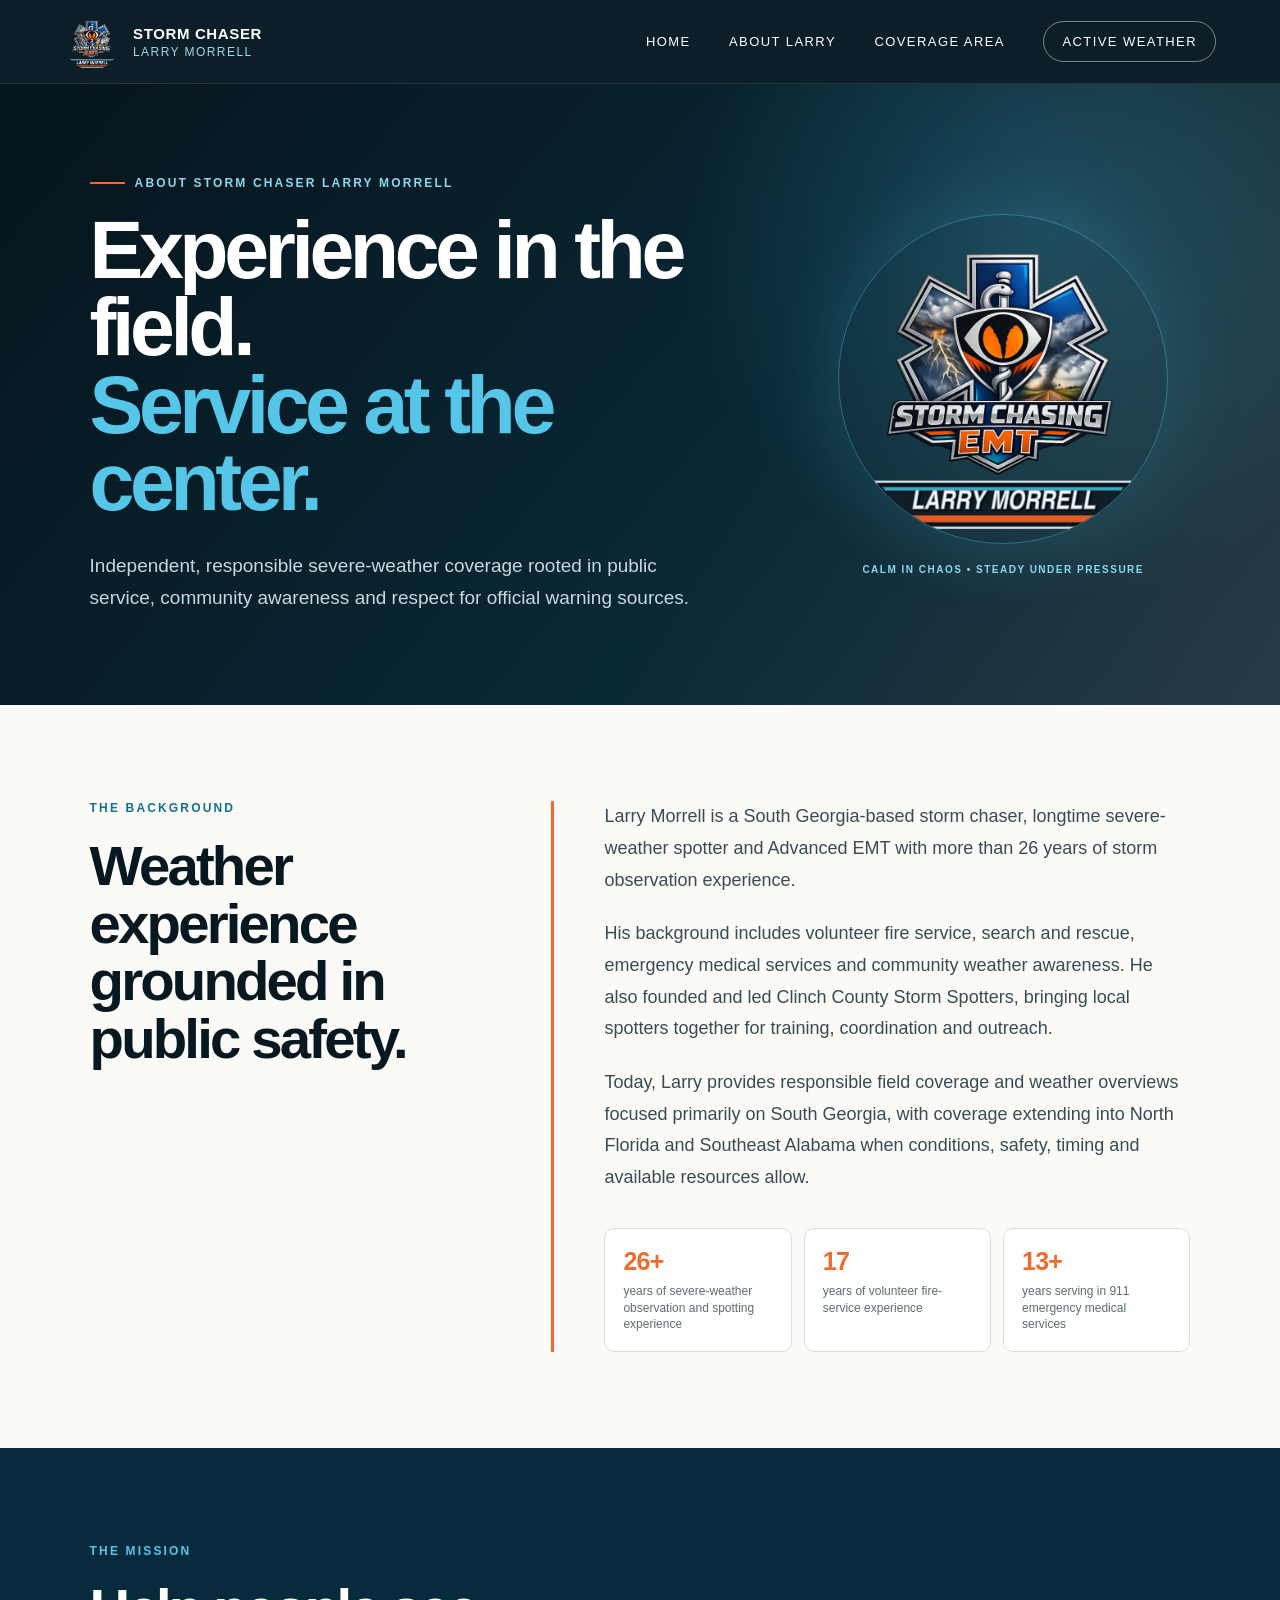
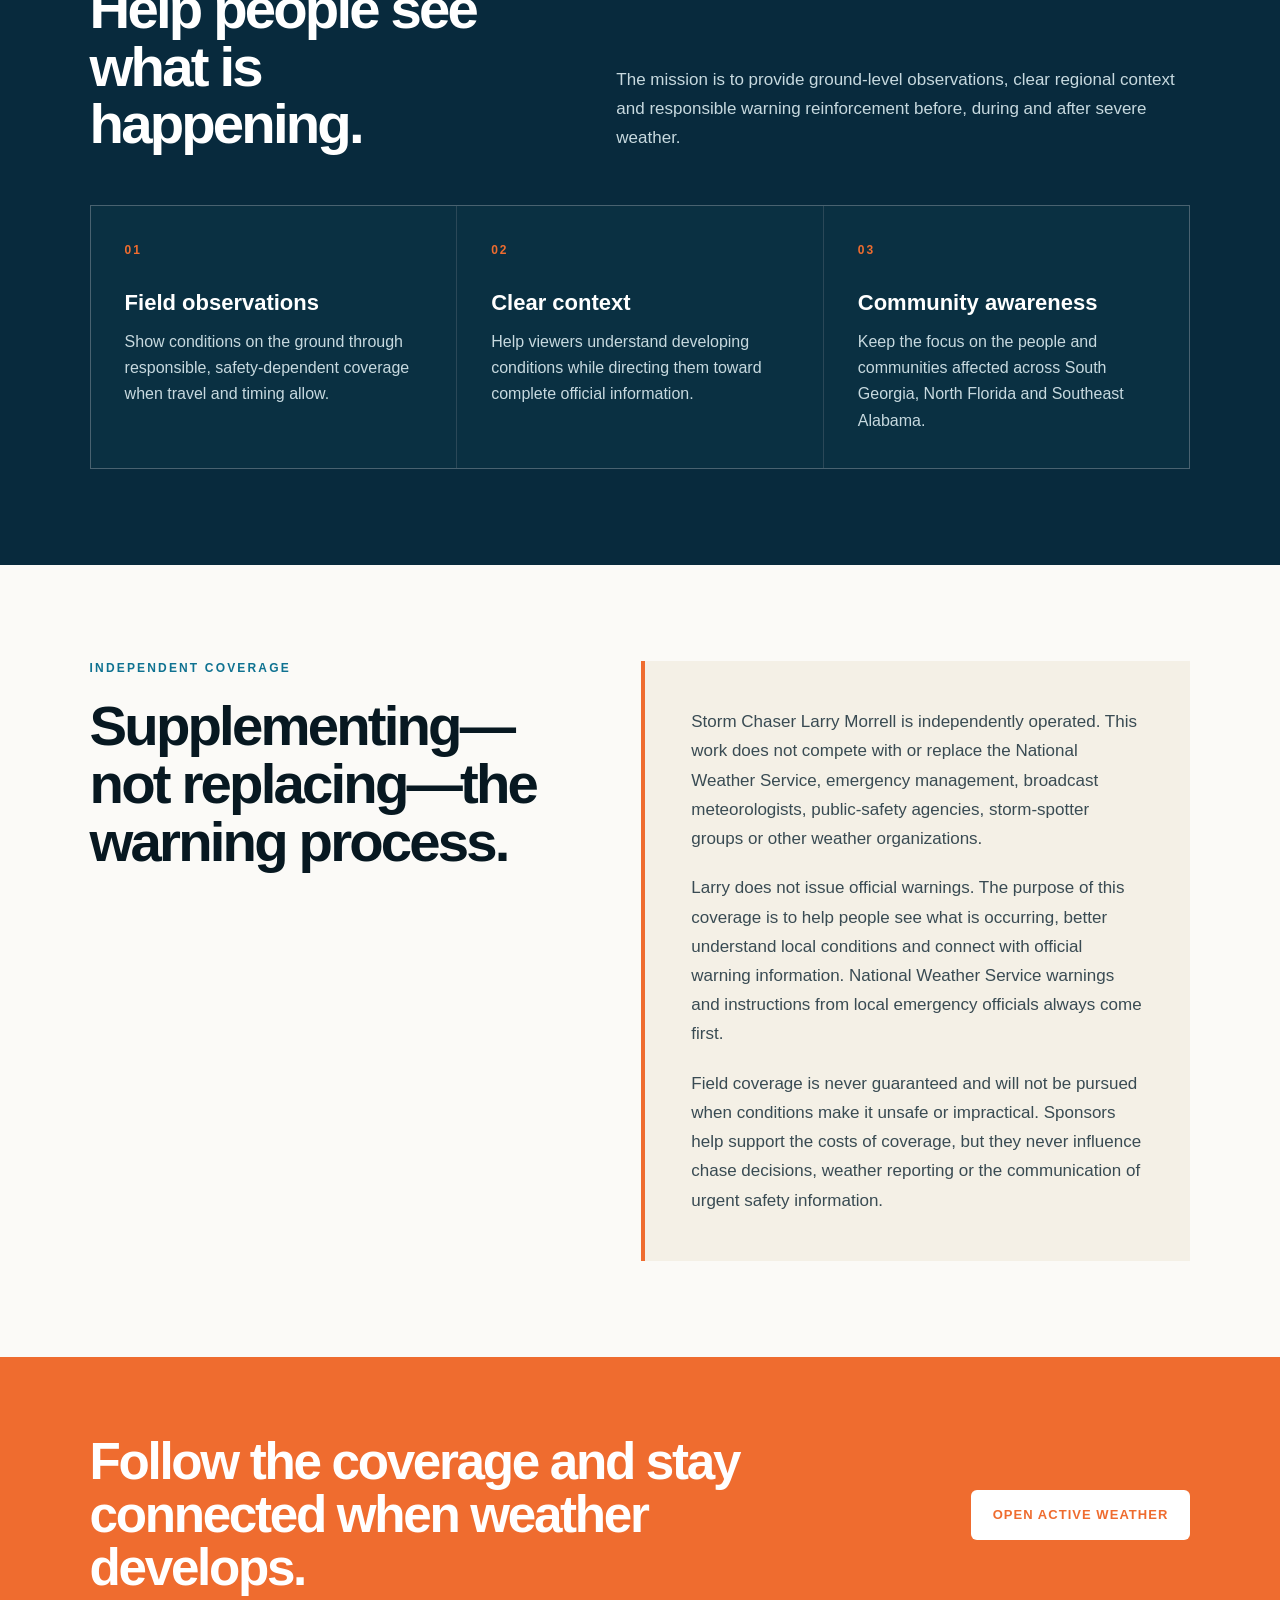
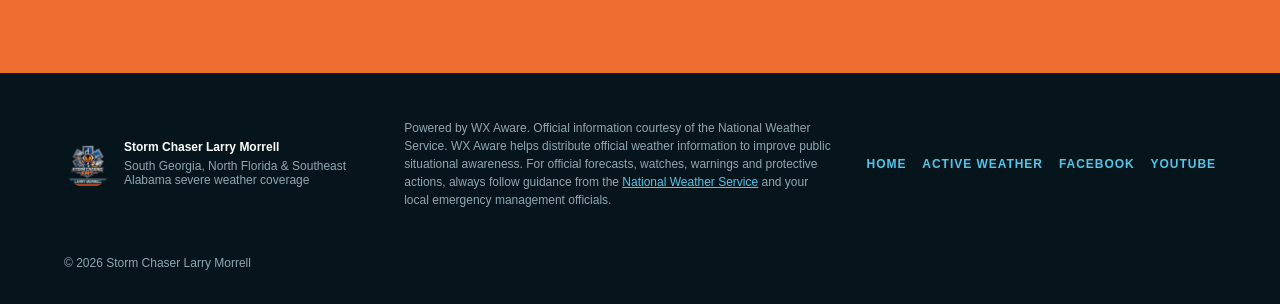
==== about.html @ 8c18402a "Add About Larry page and independence notice" ====
<!doctype html>
<html lang="en">
<head>
  <meta charset="utf-8">
  <meta name="viewport" content="width=device-width, initial-scale=1">
  <meta name="description" content="Meet South Georgia storm chaser and Advanced EMT Larry Morrell and learn the purpose, experience and safety principles behind his independent weather coverage.">
  <title>About Larry | Storm Chaser Larry Morrell</title>
  <link rel="icon" href="assets/logo.webp">
  <link rel="stylesheet" href="styles.css?v=6">
</head>
<body>
  <header class="site-header">
    <a class="brand" href="index.html" aria-label="Storm Chaser Larry Morrell home">
      <img src="assets/logo.webp" alt="Storm Chasing EMT logo">
      <span><strong>Storm Chaser</strong><small>Larry Morrell</small></span>
    </a>
    <nav aria-label="Main navigation"><a href="index.html">Home</a><a href="about.html" aria-current="page">About Larry</a><a href="index.html#area">Coverage Area</a><a class="nav-cta" href="active-weather.html">Active Weather</a></nav>
  </header>
  <main class="about-main">
    <section class="about-hero">
      <div class="about-hero-copy"><p class="eyebrow"><span></span>About Storm Chaser Larry Morrell</p><h1>Experience in the field.<br><em>Service at the center.</em></h1><p>Independent, responsible severe-weather coverage rooted in public service, community awareness and respect for official warning sources.</p></div>
      <div class="about-portrait"><img src="assets/logo.webp" alt="Storm Chasing EMT — Storm Chaser Larry Morrell"><p>Calm in chaos • Steady under pressure</p></div>
    </section>
    <section class="about-story">
      <div><p class="section-kicker">The background</p><h2>Weather experience grounded in public safety.</h2></div>
      <div class="about-story-copy">
        <p>Larry Morrell is a South Georgia-based storm chaser, longtime severe-weather spotter and Advanced EMT with more than 26 years of storm observation experience.</p>
        <p>His background includes volunteer fire service, search and rescue, emergency medical services and community weather awareness. He also founded and led Clinch County Storm Spotters, bringing local spotters together for training, coordination and outreach.</p>
        <p>Today, Larry provides responsible field coverage and weather overviews focused primarily on South Georgia, with coverage extending into North Florida and Southeast Alabama when conditions, safety, timing and available resources allow.</p>
        <ul class="experience-list" aria-label="Larry's experience"><li><strong>26+</strong><span>years of severe-weather observation and spotting experience</span></li><li><strong>17</strong><span>years of volunteer fire-service experience</span></li><li><strong>13+</strong><span>years serving in 911 emergency medical services</span></li></ul>
      </div>
    </section>
    <section class="mission-section">
      <div class="mission-heading"><div><p class="section-kicker light">The mission</p><h2>Help people see what is happening.</h2></div><p>The mission is to provide ground-level observations, clear regional context and responsible warning reinforcement before, during and after severe weather.</p></div>
      <div class="mission-grid"><article><b>01</b><h3>Field observations</h3><p>Show conditions on the ground through responsible, safety-dependent coverage when travel and timing allow.</p></article><article><b>02</b><h3>Clear context</h3><p>Help viewers understand developing conditions while directing them toward complete official information.</p></article><article><b>03</b><h3>Community awareness</h3><p>Keep the focus on the people and communities affected across South Georgia, North Florida and Southeast Alabama.</p></article></div>
    </section>
    <section class="independence-section">
      <div><p class="section-kicker">Independent coverage</p><h2>Supplementing—not replacing—the warning process.</h2></div>
      <div class="independence-copy"><p>Storm Chaser Larry Morrell is independently operated. This work does not compete with or replace the National Weather Service, emergency management, broadcast meteorologists, public-safety agencies, storm-spotter groups or other weather organizations.</p><p>Larry does not issue official warnings. The purpose of this coverage is to help people see what is occurring, better understand local conditions and connect with official warning information. National Weather Service warnings and instructions from local emergency officials always come first.</p><p>Field coverage is never guaranteed and will not be pursued when conditions make it unsafe or impractical. Sponsors help support the costs of coverage, but they never influence chase decisions, weather reporting or the communication of urgent safety information.</p></div>
    </section>
    <section class="about-cta"><h2>Follow the coverage and stay connected when weather develops.</h2><a class="button" href="active-weather.html">Open Active Weather</a></section>
  </main>
  <footer>
    <div class="footer-brand"><img src="assets/logo.webp" alt=""><div><strong>Storm Chaser Larry Morrell</strong><span>South Georgia, North Florida &amp; Southeast Alabama severe weather coverage</span></div></div>
    <p>Powered by WX Aware. Official information courtesy of the National Weather Service. WX Aware helps distribute official weather information to improve public situational awareness. For official forecasts, watches, warnings and protective actions, always follow guidance from the <a href="https://www.weather.gov/" target="_blank" rel="noreferrer">National Weather Service</a> and your local emergency management officials.</p>
    <div class="footer-social"><a href="index.html">Home</a><a href="active-weather.html">Active Weather</a><a href="https://www.facebook.com/Stormchasingemt" target="_blank" rel="noreferrer">Facebook</a><a href="https://www.youtube.com/@LarryMorrell" target="_blank" rel="noreferrer">YouTube</a></div>
    <span>© 2026 Storm Chaser Larry Morrell</span>
  </footer>
</body>
</html>
---- styles.css ----
:root {
  --ink: #071821;
  --navy: #082a3d;
  --blue: #0f7291;
  --electric: #55c6e8;
  --orange: #ef6c2f;
  --cream: #f4f0e6;
  --paper: #fbfaf7;
  --muted: #5e6c73;
}

* { box-sizing: border-box; }
html { scroll-behavior: smooth; }
body { margin: 0; background: var(--paper); color: var(--ink); font-family: Arial, Helvetica, sans-serif; }
a { color: inherit; text-decoration: none; }
img { display: block; max-width: 100%; }

.site-header {
  min-height: 84px; padding: 12px clamp(22px, 5vw, 76px); display: flex; align-items: center;
  justify-content: space-between; background: rgba(5, 24, 34, .97); color: white; position: relative; z-index: 10;
  border-bottom: 1px solid rgba(255,255,255,.1);
}
.brand { display: flex; align-items: center; gap: 13px; }
.brand img { width: 56px; height: 56px; border-radius: 50%; object-fit: cover; }
.brand span { display: flex; flex-direction: column; text-transform: uppercase; line-height: 1; letter-spacing: .04em; }
.brand strong { font-size: 15px; }
.brand small { margin-top: 5px; font-size: 12px; color: #9ed9e9; letter-spacing: .12em; }
nav { display: flex; align-items: center; gap: clamp(18px, 3vw, 42px); font-size: 13px; text-transform: uppercase; letter-spacing: .11em; }
nav a { transition: color .2s; }
nav a:hover { color: var(--electric); }
.nav-cta { border: 1px solid rgba(255,255,255,.45); border-radius: 999px; padding: 12px 18px; }

.hero {
  min-height: 660px; padding: 72px clamp(22px, 7vw, 108px); display: grid; grid-template-columns: 1.25fr .75fr;
  gap: 48px; align-items: center; position: relative; overflow: hidden; color: white;
  background: radial-gradient(circle at 80% 30%, rgba(15,114,145,.4), transparent 32%), linear-gradient(128deg, #071821 0%, #0b3041 55%, #071821 100%);
}
.hero:before { content: ""; position: absolute; inset: 0; z-index: 1; background: linear-gradient(90deg, rgba(3,18,27,.87) 0%, rgba(4,23,34,.68) 48%, rgba(4,22,32,.40) 100%); }
.hero:after { content: ""; position: absolute; z-index: 1; inset: auto -15% -220px 34%; height: 390px; border: 1px solid rgba(85,198,232,.2); border-radius: 50%; transform: rotate(-8deg); }
.hero-video { position: absolute; inset: 0; z-index: 0; width: 100%; height: 100%; object-fit: cover; object-position: center; filter: brightness(1.08) contrast(1.03); }
.storm-glow { position: absolute; z-index: 1; width: 620px; height: 620px; right: -180px; top: -260px; border-radius: 50%; background: rgba(85,198,232,.11); filter: blur(4px); }
.hero-copy, .hero-mark { position: relative; z-index: 2; }
.hero-footage-credit { position: absolute; z-index: 2; right: clamp(22px, 4vw, 70px); bottom: 22px; color: rgba(255,255,255,.72); text-transform: uppercase; letter-spacing: .12em; font-size: 10px; }
.eyebrow, .section-kicker { margin: 0 0 22px; text-transform: uppercase; letter-spacing: .18em; font-size: 12px; font-weight: 800; color: var(--blue); }
.eyebrow { color: #8ad8ec; display: flex; align-items: center; gap: 10px; }
.eyebrow span { width: 35px; height: 2px; background: var(--orange); }
.hero h1 { margin: 0; max-width: 790px; font-size: clamp(52px, 6.4vw, 92px); line-height: .96; letter-spacing: -.055em; }
.hero h1 em { color: var(--electric); font-style: normal; }
.hero-text { max-width: 660px; margin: 28px 0 0; color: #c7d9df; font-size: 19px; line-height: 1.65; }
.hero-actions, .sponsor-actions { display: flex; align-items: center; gap: 14px; flex-wrap: wrap; margin-top: 34px; }
.button { display: inline-flex; min-height: 50px; padding: 0 22px; border-radius: 6px; align-items: center; justify-content: center; font-weight: 800; font-size: 13px; text-transform: uppercase; letter-spacing: .08em; transition: transform .2s, background .2s; }
.button:hover { transform: translateY(-2px); }
.button.primary { background: var(--orange); color: white; }
.button.secondary { border: 1px solid #52707c; color: white; }
.signal-row { margin-top: 42px; display: flex; align-items: center; flex-wrap: wrap; gap: 12px; color: #8ca5ae; font-size: 12px; text-transform: uppercase; letter-spacing: .12em; }
.signal-row i { width: 4px; height: 4px; background: var(--electric); border-radius: 50%; }
.social-links { margin-top: 20px; display: flex; flex-wrap: wrap; gap: 10px; }
.social-links a { padding: 9px 13px; border-radius: 999px; background: rgba(85,198,232,.1); border: 1px solid rgba(85,198,232,.25); color: #9ee2f3; font-size: 11px; font-weight: 800; text-transform: uppercase; letter-spacing: .1em; }
.social-links a:hover { background: rgba(85,198,232,.18); }
.hero-mark { display: flex; flex-direction: column; align-items: center; }
.logo-halo { width: min(360px, 100%); aspect-ratio: 1; padding: 18px; border-radius: 50%; border: 1px solid rgba(85,198,232,.3); box-shadow: 0 0 70px rgba(85,198,232,.12); }
.logo-halo img { width: 100%; height: 100%; object-fit: cover; border-radius: 50%; }
.hero-mark p { margin: 20px 0 0; color: #8ad8ec; text-transform: uppercase; letter-spacing: .22em; font-size: 11px; }

@media (prefers-reduced-motion: reduce) {
  .hero-video { display: none; }
  .hero { background: linear-gradient(90deg, rgba(3,18,27,.9), rgba(4,23,34,.65)), url('assets/lanier-funnel-poster.webp') center / cover no-repeat; }
  .coverage-video { display: none; }
}

.intro { padding: 96px clamp(22px, 7vw, 108px); display: grid; grid-template-columns: .9fr 1.1fr; gap: clamp(40px, 8vw, 130px); }
.intro h2, .coverage h2, .partners h2, .sponsor h2 { margin: 0; font-size: clamp(38px, 4.2vw, 62px); line-height: 1.04; letter-spacing: -.045em; }
.intro-copy { border-left: 3px solid var(--orange); padding-left: clamp(25px, 4vw, 50px); }
.intro-copy p { margin: 0 0 20px; color: #394b53; font-size: 18px; line-height: 1.75; }
.inline-link { display: inline-flex; margin-top: 6px; color: var(--blue); font-size: 12px; font-weight: 900; letter-spacing: .08em; text-transform: uppercase; border-bottom: 2px solid var(--orange); padding-bottom: 6px; }
.inline-link:hover { color: var(--orange); }

.coverage { position: relative; isolation: isolate; overflow: hidden; background: var(--navy); color: white; padding: 92px clamp(22px, 7vw, 108px); }
.coverage::before { content: ""; position: absolute; inset: 0; z-index: 1; background: linear-gradient(90deg, rgba(5,24,34,.48), rgba(5,24,34,.26)); }
.coverage > :not(.coverage-video) { position: relative; z-index: 2; }
.coverage-video { position: absolute; inset: 0; z-index: 0; width: 100%; height: 100%; object-fit: cover; object-position: center; filter: brightness(1.18) contrast(1.02); }
.section-kicker.light { color: var(--electric); }
.coverage-heading h2 { text-shadow: 0 2px 16px rgba(0,0,0,.7); }
.coverage-grid { display: grid; grid-template-columns: repeat(3, 1fr); gap: 1px; margin-top: 56px; background: rgba(255,255,255,.12); border: 1px solid rgba(255,255,255,.12); }
.coverage-grid article { background: transparent; padding: 36px; }
.coverage-grid b { color: var(--orange); font-size: 12px; letter-spacing: .16em; }
.coverage-grid h3 { margin: 42px 0 14px; font-size: 24px; text-shadow: 0 2px 8px rgba(0,0,0,.8); }
.coverage-grid p { margin: 0; color: #e3eef2; line-height: 1.65; text-shadow: 0 1px 5px rgba(0,0,0,.65); }
.warning-note { margin-top: 28px; padding: 21px 26px; border-left: 4px solid var(--orange); background: rgba(3,18,27,.46); display: flex; gap: 18px; align-items: baseline; }
.warning-note strong { white-space: nowrap; }
.warning-note span { color: #e3eef2; line-height: 1.5; }
.coverage-footage-credit { display: block; margin-top: 18px; color: rgba(255,255,255,.7); font-size: 11px; letter-spacing: .04em; text-align: right; }
@media (prefers-reduced-motion: reduce) {
  .coverage { background: linear-gradient(rgba(5,24,34,.8), rgba(5,24,34,.8)), url('assets/coffee-wall-poster.webp') center / cover no-repeat; }
}

.area { padding: 96px clamp(22px, 7vw, 108px); display: grid; grid-template-columns: .7fr 1.3fr; gap: clamp(40px, 7vw, 100px); align-items: center; background: var(--paper); }
.area h2 { margin: 0; font-size: clamp(40px, 4.8vw, 68px); line-height: 1.02; letter-spacing: -.05em; }
.area-copy > p:not(.section-kicker) { margin: 26px 0 22px; color: #394b53; font-size: 17px; line-height: 1.7; }
.area-tags { display: flex; flex-wrap: wrap; gap: 8px; margin-bottom: 22px; }
.area-tags span { border: 1px solid #cbd4d7; border-radius: 999px; padding: 8px 12px; color: var(--navy); background: white; font-size: 11px; font-weight: 800; text-transform: uppercase; letter-spacing: .08em; }
.area-copy small { display: block; color: var(--muted); line-height: 1.5; }
.map-frame { overflow: hidden; border-radius: 16px; border: 1px solid #cbd4d7; background: white; box-shadow: 0 20px 60px rgba(7,24,33,.12); }
.map-frame iframe { display: block; width: 100%; height: clamp(620px, 44vw, 840px); border: 0; overflow: hidden; }
.map-frame > a { display: block; padding: 14px 18px; color: var(--blue); font-size: 11px; font-weight: 800; text-transform: uppercase; letter-spacing: .08em; text-align: right; }

.partners { padding: 100px clamp(22px, 7vw, 108px); background: var(--cream); }
.section-heading.centered { text-align: center; max-width: 830px; margin: 0 auto 52px; }
.section-heading > p:last-child { color: var(--muted); font-size: 17px; line-height: 1.65; }
.founding-card { max-width: 780px; margin: 0 auto 28px; background: white; padding: 18px; border-radius: 14px; box-shadow: 0 18px 50px rgba(7,24,33,.1); border: 1px solid #d9d5cb; }
.founding-card img { width: 100%; border-radius: 8px; }
.founding-label { display: flex; align-items: center; gap: 13px; margin: 2px 5px 16px; text-transform: uppercase; letter-spacing: .16em; font-size: 11px; font-weight: 800; color: var(--orange); }
.founding-label i { height: 1px; background: #ded9cf; flex: 1; }
.official-sponsor-grid { display: grid; grid-template-columns: repeat(2, minmax(0, 1fr)); gap: 22px; max-width: 1180px; margin: 0 auto 34px; }
.official-sponsor-card { display: flex; flex-direction: column; min-width: 0; background: white; padding: 18px; border-radius: 14px; box-shadow: 0 18px 50px rgba(7,24,33,.1); border: 1px solid #d9d5cb; transition: transform .2s, box-shadow .2s; }
.official-sponsor-card:hover { transform: translateY(-4px); box-shadow: 0 22px 55px rgba(7,24,33,.15); }
.official-sponsor-card img { display: block; width: 100%; aspect-ratio: 16 / 9; object-fit: cover; border-radius: 8px; }
.official-sponsor-label { display: flex; align-items: center; gap: 13px; margin: 2px 5px 16px; text-transform: uppercase; letter-spacing: .16em; font-size: 11px; font-weight: 800; color: var(--orange); }
.official-sponsor-label i { height: 1px; background: #ded9cf; flex: 1; }
.official-sponsor-meta { padding: 17px 5px 2px; display: flex; justify-content: space-between; align-items: center; gap: 15px; }
.official-sponsor-meta strong { color: var(--navy); font-size: 16px; }
.official-sponsor-meta span { color: var(--blue); font-size: 11px; font-weight: 800; text-transform: uppercase; letter-spacing: .08em; text-align: right; }
.partner-grid { display: grid; grid-template-columns: repeat(3, 1fr); gap: 22px; }
.partner-card { background: white; border: 1px solid #d9d5cb; border-radius: 12px; overflow: hidden; transition: transform .2s, box-shadow .2s; }
a.partner-card:hover { transform: translateY(-4px); box-shadow: 0 18px 40px rgba(7,24,33,.12); }
.partner-image { aspect-ratio: 1; padding: 12px; background: white; }
.partner-image img { width: 100%; height: 100%; object-fit: contain; }
.partner-meta { padding: 17px 19px; border-top: 1px solid #e7e3da; display: flex; justify-content: space-between; align-items: center; gap: 15px; }
.partner-meta strong { font-size: 14px; }
.partner-meta span { color: var(--blue); font-size: 11px; text-transform: uppercase; letter-spacing: .08em; text-align: right; }

.sponsor { padding: 92px clamp(22px, 7vw, 108px); background: var(--orange); color: white; display: grid; grid-template-columns: .95fr 1.05fr; gap: clamp(45px, 8vw, 120px); }
.sponsor .section-kicker { color: #fff3e7; }
.sponsor-copy > p { margin: 0 0 22px; font-size: 18px; line-height: 1.65; color: #fff7f1; }
.partnership-brief { margin: 0 0 24px; padding: 18px 0; border-top: 1px solid rgba(255,255,255,.35); color: #fff; }
.partnership-brief strong { display: block; margin-bottom: 10px; font-size: 14px; text-transform: uppercase; letter-spacing: .08em; }
.partnership-brief ul { margin: 0; padding-left: 20px; color: #fff7f1; line-height: 1.6; }
.partnership-brief small { display: block; margin-top: 10px; color: #fff3e7; line-height: 1.5; }
.sponsor .promise { border-top: 1px solid rgba(255,255,255,.35); border-bottom: 1px solid rgba(255,255,255,.35); padding: 19px 0; font-size: 15px; }
.promise span { display: inline-flex; width: 24px; height: 24px; margin-right: 8px; border-radius: 50%; align-items: center; justify-content: center; background: white; color: var(--orange); font-weight: 900; }
.button.white { background: white; color: var(--orange); }
.text-link { font-weight: 800; font-size: 13px; text-transform: uppercase; letter-spacing: .07em; border-bottom: 1px solid rgba(255,255,255,.6); padding-bottom: 4px; }
.email { display: inline-block; margin-top: 24px; color: white; font-size: 14px; word-break: break-word; }

footer { padding: 34px clamp(22px, 5vw, 76px); background: #06141c; color: #91a7b0; display: grid; grid-template-columns: 1fr 1.4fr auto; align-items: center; gap: 35px; font-size: 12px; }
.footer-brand { display: flex; align-items: center; gap: 12px; color: white; }
.footer-brand img { width: 48px; height: 48px; border-radius: 50%; }
.footer-brand div { display: flex; flex-direction: column; gap: 5px; }
.footer-brand span { color: #91a7b0; }
footer p { line-height: 1.5; }
footer p a { color: var(--electric); text-decoration: underline; }
.footer-social { display: flex; flex-wrap: wrap; gap: 10px 16px; }
.footer-social a { color: var(--electric); font-weight: 800; text-transform: uppercase; letter-spacing: .08em; }

.about-main { background: var(--paper); }
.about-hero { position: relative; isolation: isolate; overflow: hidden; min-height: 510px; padding: 92px clamp(22px, 7vw, 108px); display: grid; grid-template-columns: minmax(0, 1.25fr) minmax(260px, .75fr); align-items: center; gap: clamp(42px, 8vw, 120px); color: white; background: linear-gradient(130deg, #06141c, #0b3547); }
.about-hero::before { content: ""; position: absolute; inset: 0; z-index: -1; background: radial-gradient(circle at 82% 24%, rgba(85,198,232,.22), transparent 32%), linear-gradient(120deg, transparent 58%, rgba(239,108,47,.12)); }
.about-hero h1 { margin: 0; max-width: 820px; font-size: clamp(48px, 6.3vw, 88px); line-height: .96; letter-spacing: -.055em; }
.about-hero h1 em { color: var(--electric); font-style: normal; }
.about-hero-copy > p:last-child { max-width: 720px; margin: 28px 0 0; color: #c7d9df; font-size: 19px; line-height: 1.68; }
.about-portrait { justify-self: center; width: min(330px, 100%); }
.about-portrait img { width: 100%; aspect-ratio: 1; object-fit: cover; border-radius: 50%; border: 1px solid rgba(85,198,232,.4); box-shadow: 0 0 80px rgba(85,198,232,.16); }
.about-portrait p { margin: 20px 0 0; color: #8ad8ec; text-align: center; text-transform: uppercase; letter-spacing: .15em; font-size: 10px; font-weight: 800; }
.about-story { padding: 96px clamp(22px, 7vw, 108px); display: grid; grid-template-columns: minmax(260px,.72fr) minmax(0,1.28fr); gap: clamp(44px, 8vw, 120px); }
.about-story h2, .mission-section h2 { margin: 0; font-size: clamp(38px, 4.4vw, 64px); line-height: 1.02; letter-spacing: -.05em; }
.about-story-copy { border-left: 3px solid var(--orange); padding-left: clamp(24px, 4vw, 50px); }
.about-story-copy p { margin: 0 0 22px; color: #394b53; font-size: 18px; line-height: 1.76; }
.experience-list { margin: 34px 0 0; padding: 0; display: grid; grid-template-columns: repeat(3,1fr); gap: 12px; list-style: none; }
.experience-list li { padding: 18px; border: 1px solid #d7dfe1; border-radius: 10px; background: white; }
.experience-list strong { display: block; color: var(--orange); font-size: 25px; letter-spacing: -.03em; }
.experience-list span { display: block; margin-top: 7px; color: var(--muted); font-size: 12px; line-height: 1.4; }
.mission-section { padding: 96px clamp(22px, 7vw, 108px); color: white; background: var(--navy); }
.mission-heading { display: grid; grid-template-columns: .85fr 1.15fr; gap: clamp(38px, 8vw, 120px); align-items: end; }
.mission-heading > p { margin: 0; color: #c7d9df; font-size: 17px; line-height: 1.7; }
.mission-grid { margin-top: 52px; display: grid; grid-template-columns: repeat(3,1fr); gap: 1px; border: 1px solid rgba(255,255,255,.14); background: rgba(255,255,255,.14); }
.mission-grid article { padding: 34px; background: #0a3042; }
.mission-grid b { color: var(--orange); font-size: 12px; letter-spacing: .16em; }
.mission-grid h3 { margin: 32px 0 13px; font-size: 22px; }
.mission-grid p { margin: 0; color: #c7d9df; line-height: 1.65; }
.independence-section { padding: 96px clamp(22px, 7vw, 108px); display: grid; grid-template-columns: .9fr 1.1fr; gap: clamp(42px, 8vw, 120px); align-items: start; }
.independence-section h2 { margin: 0; font-size: clamp(38px, 4.4vw, 64px); line-height: 1.03; letter-spacing: -.05em; }
.independence-copy { padding: clamp(28px,4vw,46px); border-left: 4px solid var(--orange); background: var(--cream); }
.independence-copy p { margin: 0 0 20px; color: #394b53; font-size: 17px; line-height: 1.72; }
.independence-copy p:last-child { margin-bottom: 0; }
.about-cta { padding: 78px clamp(22px,7vw,108px); display: flex; justify-content: space-between; align-items: center; gap: 34px; background: var(--orange); color: white; }
.about-cta h2 { margin: 0; max-width: 780px; font-size: clamp(32px,4vw,56px); line-height: 1.04; letter-spacing: -.045em; }
.about-cta .button { flex: 0 0 auto; background: white; color: var(--orange); }

@media (max-width: 900px) {
  .hero { grid-template-columns: 1fr; padding-top: 62px; }
  .hero-mark { display: none; }
  .intro, .sponsor, .area { grid-template-columns: 1fr; }
  .coverage-grid, .partner-grid { grid-template-columns: 1fr; }
  .partner-grid { max-width: 600px; margin: 0 auto; }
  .warning-note { align-items: flex-start; flex-direction: column; }
  footer { grid-template-columns: 1fr; }
  .about-hero, .about-story, .mission-heading, .independence-section { grid-template-columns: 1fr; }
  .about-portrait { width: min(260px,70vw); }
  .mission-grid { grid-template-columns: 1fr; }
  .about-cta { align-items: flex-start; flex-direction: column; }
}

@media (max-width: 620px) {
  .site-header { min-height: 74px; }
  .brand img { width: 48px; height: 48px; }
  .brand strong { font-size: 13px; }
  nav a:not(.nav-cta) { display: none; }
  .nav-cta { padding: 10px 14px; }
  .hero { min-height: 620px; }
  .hero h1 { font-size: clamp(46px, 14vw, 64px); }
  .hero-text { font-size: 17px; }
  .button { width: 100%; }
  .intro, .coverage, .partners, .sponsor { padding-top: 72px; padding-bottom: 72px; }
  .area { padding-top: 72px; padding-bottom: 72px; }
  .map-frame iframe { height: 500px; }
  .intro-copy { padding-left: 22px; }
  .coverage-grid article { padding: 28px; }
  .coverage-grid h3 { margin-top: 28px; }
  .partner-meta { align-items: flex-start; flex-direction: column; }
  .partner-meta span { text-align: left; }
  .about-hero, .about-story, .mission-section, .independence-section, .about-cta { padding-top: 70px; padding-bottom: 70px; }
  .experience-list { grid-template-columns: 1fr; }
}

@media (max-width: 760px) { .official-sponsor-grid { grid-template-columns: 1fr; } .official-sponsor-meta { align-items: flex-start; flex-direction: column; } }
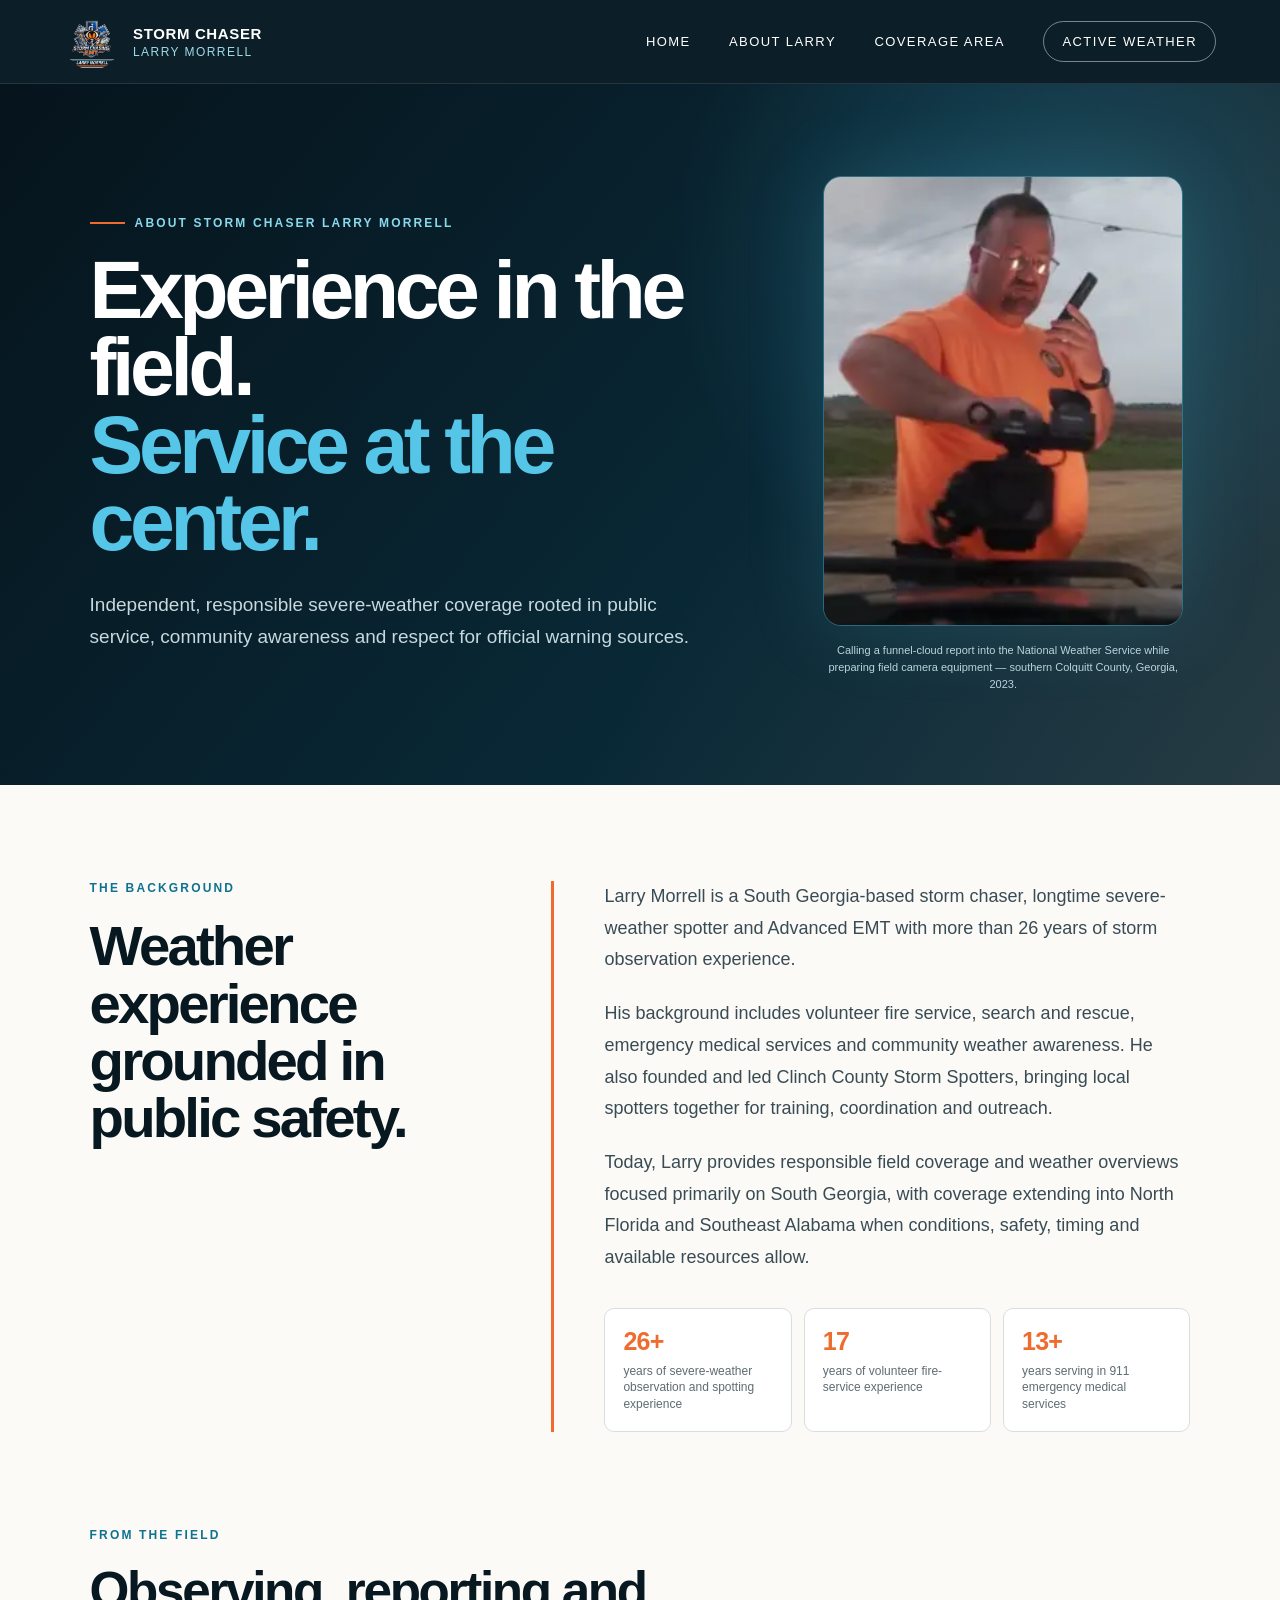
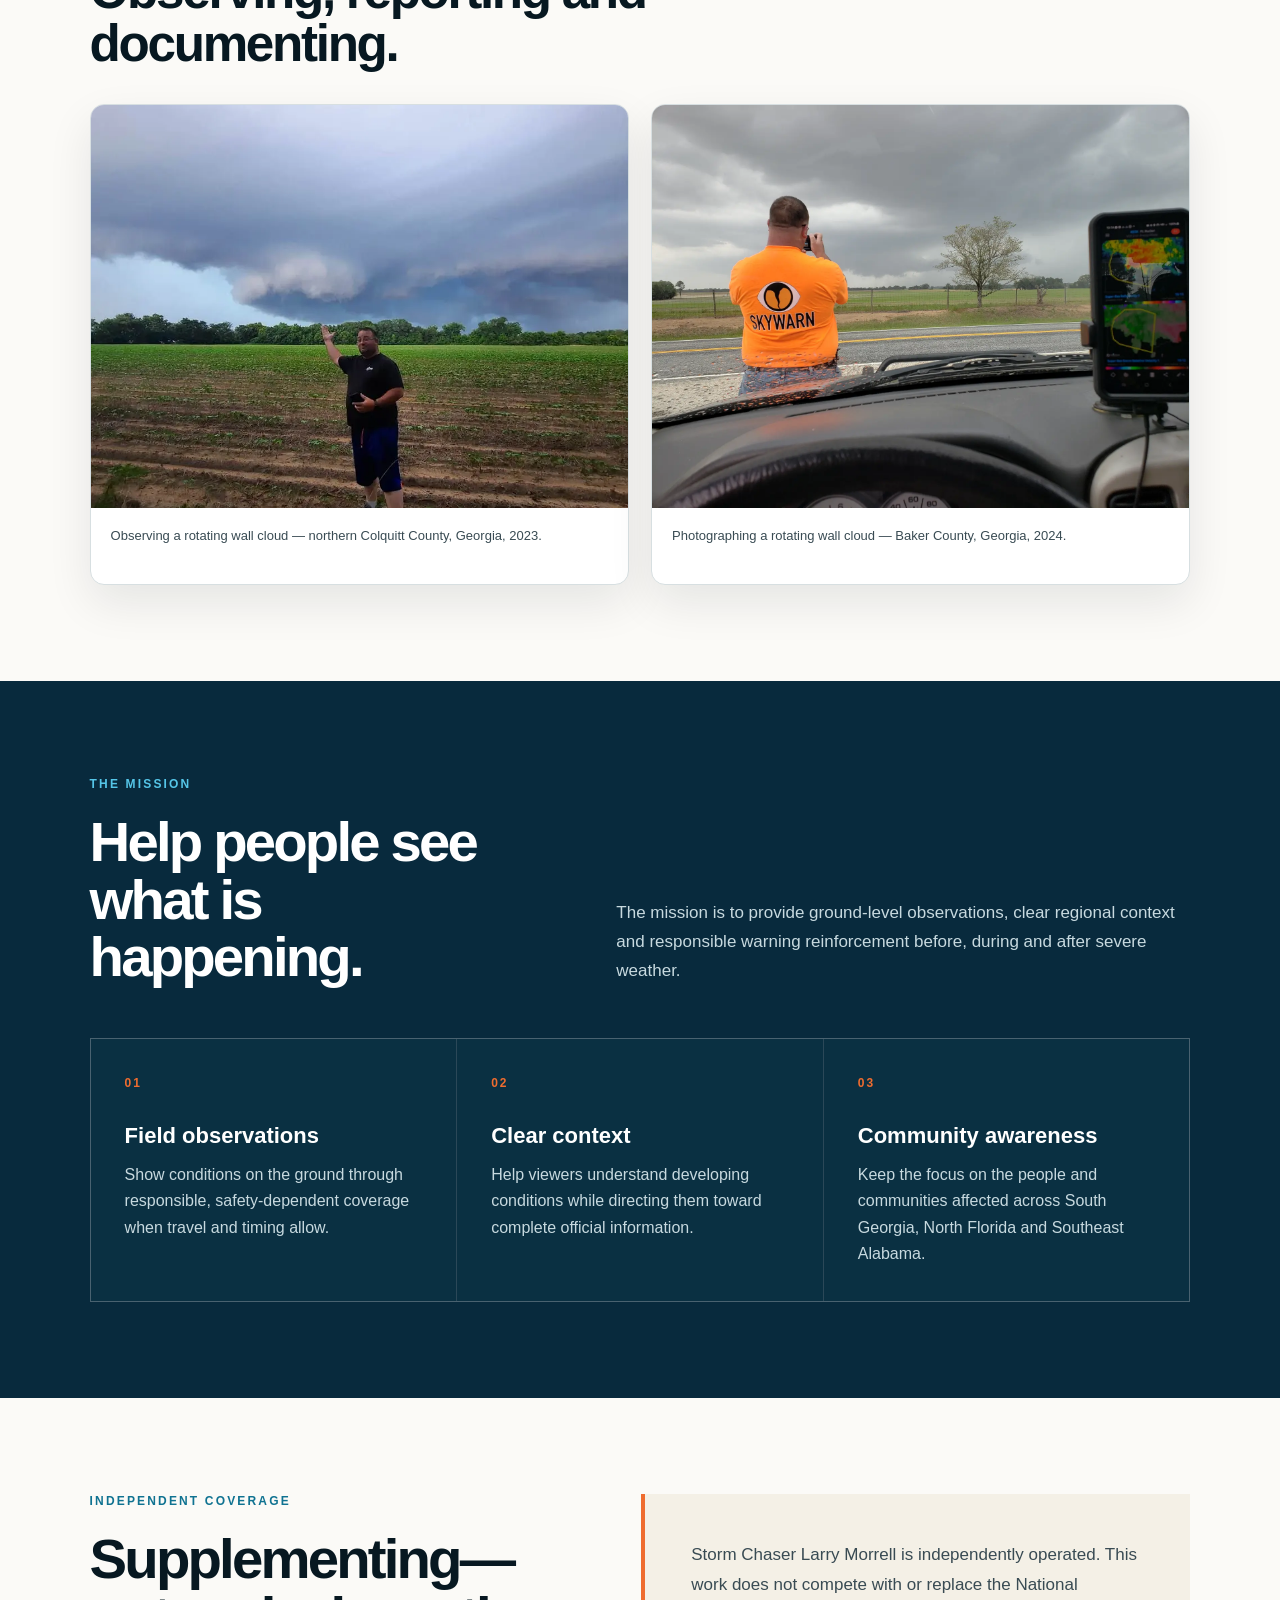
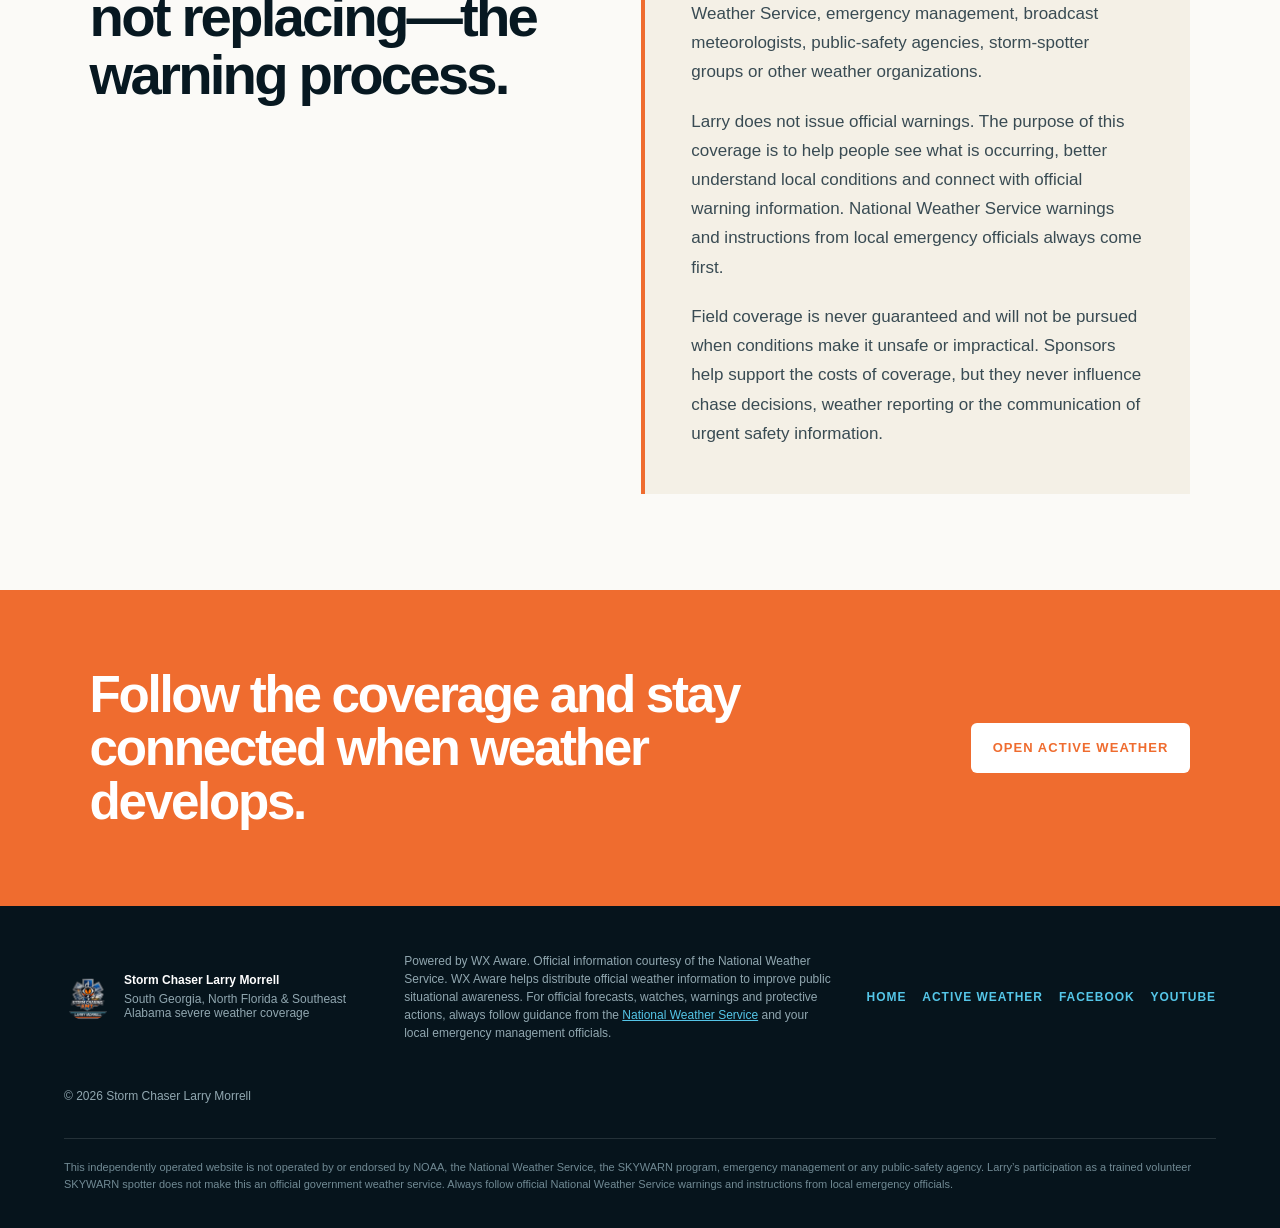
==== commit a022b2b9: "Add field photos and site-wide affiliation notice" ====
--- a/about.html
+++ b/about.html
@@ -6,7 +6,7 @@
   <meta name="description" content="Meet South Georgia storm chaser and Advanced EMT Larry Morrell and learn the purpose, experience and safety principles behind his independent weather coverage.">
   <title>About Larry | Storm Chaser Larry Morrell</title>
   <link rel="icon" href="assets/logo.webp">
-  <link rel="stylesheet" href="styles.css?v=6">
+  <link rel="stylesheet" href="styles.css?v=7">
 </head>
 <body>
   <header class="site-header">
@@ -19,7 +19,7 @@
   <main class="about-main">
     <section class="about-hero">
       <div class="about-hero-copy"><p class="eyebrow"><span></span>About Storm Chaser Larry Morrell</p><h1>Experience in the field.<br><em>Service at the center.</em></h1><p>Independent, responsible severe-weather coverage rooted in public service, community awareness and respect for official warning sources.</p></div>
-      <div class="about-portrait"><img src="assets/logo.webp" alt="Storm Chasing EMT — Storm Chaser Larry Morrell"><p>Calm in chaos • Steady under pressure</p></div>
+      <figure class="about-portrait"><img src="assets/about-funnel-report.webp" alt="Larry Morrell calling a funnel-cloud report to the National Weather Service while preparing his field camera"><figcaption>Calling a funnel-cloud report into the National Weather Service while preparing field camera equipment — southern Colquitt County, Georgia, 2023.</figcaption></figure>
     </section>
     <section class="about-story">
       <div><p class="section-kicker">The background</p><h2>Weather experience grounded in public safety.</h2></div>
@@ -28,6 +28,13 @@
         <p>His background includes volunteer fire service, search and rescue, emergency medical services and community weather awareness. He also founded and led Clinch County Storm Spotters, bringing local spotters together for training, coordination and outreach.</p>
         <p>Today, Larry provides responsible field coverage and weather overviews focused primarily on South Georgia, with coverage extending into North Florida and Southeast Alabama when conditions, safety, timing and available resources allow.</p>
         <ul class="experience-list" aria-label="Larry's experience"><li><strong>26+</strong><span>years of severe-weather observation and spotting experience</span></li><li><strong>17</strong><span>years of volunteer fire-service experience</span></li><li><strong>13+</strong><span>years serving in 911 emergency medical services</span></li></ul>
+      </div>
+    </section>
+    <section class="field-gallery" aria-labelledby="field-gallery-title">
+      <div class="field-gallery-heading"><p class="section-kicker">From the field</p><h2 id="field-gallery-title">Observing, reporting and documenting.</h2></div>
+      <div class="field-gallery-grid">
+        <figure><img src="assets/about-wall-cloud-colquitt.webp" alt="Larry Morrell observing a rotating wall cloud in northern Colquitt County, Georgia" loading="lazy"><figcaption>Observing a rotating wall cloud — northern Colquitt County, Georgia, 2023.</figcaption></figure>
+        <figure><img src="assets/about-wall-cloud-baker.webp" alt="Larry Morrell photographing a rotating wall cloud in Baker County, Georgia" loading="lazy"><figcaption>Photographing a rotating wall cloud — Baker County, Georgia, 2024.</figcaption></figure>
       </div>
     </section>
     <section class="mission-section">
@@ -45,6 +52,7 @@
     <p>Powered by WX Aware. Official information courtesy of the National Weather Service. WX Aware helps distribute official weather information to improve public situational awareness. For official forecasts, watches, warnings and protective actions, always follow guidance from the <a href="https://www.weather.gov/" target="_blank" rel="noreferrer">National Weather Service</a> and your local emergency management officials.</p>
     <div class="footer-social"><a href="index.html">Home</a><a href="active-weather.html">Active Weather</a><a href="https://www.facebook.com/Stormchasingemt" target="_blank" rel="noreferrer">Facebook</a><a href="https://www.youtube.com/@LarryMorrell" target="_blank" rel="noreferrer">YouTube</a></div>
     <span>© 2026 Storm Chaser Larry Morrell</span>
+    <p class="footer-disclaimer">This independently operated website is not operated by or endorsed by NOAA, the National Weather Service, the SKYWARN program, emergency management or any public-safety agency. Larry’s participation as a trained volunteer SKYWARN spotter does not make this an official government weather service. Always follow official National Weather Service warnings and instructions from local emergency officials.</p>
   </footer>
 </body>
 </html>
--- a/styles.css
+++ b/styles.css
@@ -151,6 +151,7 @@
 footer p a { color: var(--electric); text-decoration: underline; }
 .footer-social { display: flex; flex-wrap: wrap; gap: 10px 16px; }
 .footer-social a { color: var(--electric); font-weight: 800; text-transform: uppercase; letter-spacing: .08em; }
+.footer-disclaimer { grid-column: 1 / -1; margin: 0; padding-top: 20px; border-top: 1px solid rgba(255,255,255,.12); color: #718a94; font-size: 11px; line-height: 1.6; }
 
 .about-main { background: var(--paper); }
 .about-hero { position: relative; isolation: isolate; overflow: hidden; min-height: 510px; padding: 92px clamp(22px, 7vw, 108px); display: grid; grid-template-columns: minmax(0, 1.25fr) minmax(260px, .75fr); align-items: center; gap: clamp(42px, 8vw, 120px); color: white; background: linear-gradient(130deg, #06141c, #0b3547); }
@@ -158,9 +159,9 @@
 .about-hero h1 { margin: 0; max-width: 820px; font-size: clamp(48px, 6.3vw, 88px); line-height: .96; letter-spacing: -.055em; }
 .about-hero h1 em { color: var(--electric); font-style: normal; }
 .about-hero-copy > p:last-child { max-width: 720px; margin: 28px 0 0; color: #c7d9df; font-size: 19px; line-height: 1.68; }
-.about-portrait { justify-self: center; width: min(330px, 100%); }
-.about-portrait img { width: 100%; aspect-ratio: 1; object-fit: cover; border-radius: 50%; border: 1px solid rgba(85,198,232,.4); box-shadow: 0 0 80px rgba(85,198,232,.16); }
-.about-portrait p { margin: 20px 0 0; color: #8ad8ec; text-align: center; text-transform: uppercase; letter-spacing: .15em; font-size: 10px; font-weight: 800; }
+.about-portrait { justify-self: center; width: min(360px, 100%); margin: 0; }
+.about-portrait img { width: 100%; aspect-ratio: 4 / 5; object-fit: cover; object-position: center; border-radius: 18px; border: 1px solid rgba(85,198,232,.4); box-shadow: 0 0 80px rgba(85,198,232,.16); }
+.about-portrait figcaption { margin: 16px 0 0; color: #b9d4dc; font-size: 11px; line-height: 1.55; text-align: center; }
 .about-story { padding: 96px clamp(22px, 7vw, 108px); display: grid; grid-template-columns: minmax(260px,.72fr) minmax(0,1.28fr); gap: clamp(44px, 8vw, 120px); }
 .about-story h2, .mission-section h2 { margin: 0; font-size: clamp(38px, 4.4vw, 64px); line-height: 1.02; letter-spacing: -.05em; }
 .about-story-copy { border-left: 3px solid var(--orange); padding-left: clamp(24px, 4vw, 50px); }
@@ -169,6 +170,14 @@
 .experience-list li { padding: 18px; border: 1px solid #d7dfe1; border-radius: 10px; background: white; }
 .experience-list strong { display: block; color: var(--orange); font-size: 25px; letter-spacing: -.03em; }
 .experience-list span { display: block; margin-top: 7px; color: var(--muted); font-size: 12px; line-height: 1.4; }
+.field-gallery { padding: 0 clamp(22px, 7vw, 108px) 96px; }
+.field-gallery-heading { max-width: 850px; margin-bottom: 34px; }
+.field-gallery-heading h2 { margin: 0; font-size: clamp(34px, 4vw, 58px); line-height: 1.04; letter-spacing: -.045em; }
+.field-gallery-grid { display: grid; grid-template-columns: 1fr 1fr; gap: 22px; }
+.field-gallery figure { margin: 0; overflow: hidden; border: 1px solid #d7dfe1; border-radius: 14px; background: white; box-shadow: 0 18px 45px rgba(7,24,33,.09); }
+.field-gallery img { width: 100%; aspect-ratio: 4 / 3; object-fit: cover; }
+.field-gallery figure:first-child img { object-position: center 42%; }
+.field-gallery figcaption { min-height: 76px; padding: 18px 20px; color: #394b53; font-size: 13px; line-height: 1.55; }
 .mission-section { padding: 96px clamp(22px, 7vw, 108px); color: white; background: var(--navy); }
 .mission-heading { display: grid; grid-template-columns: .85fr 1.15fr; gap: clamp(38px, 8vw, 120px); align-items: end; }
 .mission-heading > p { margin: 0; color: #c7d9df; font-size: 17px; line-height: 1.7; }
@@ -196,6 +205,7 @@
   footer { grid-template-columns: 1fr; }
   .about-hero, .about-story, .mission-heading, .independence-section { grid-template-columns: 1fr; }
   .about-portrait { width: min(260px,70vw); }
+  .field-gallery-grid { grid-template-columns: 1fr; }
   .mission-grid { grid-template-columns: 1fr; }
   .about-cta { align-items: flex-start; flex-direction: column; }
 }
@@ -219,6 +229,7 @@
   .partner-meta { align-items: flex-start; flex-direction: column; }
   .partner-meta span { text-align: left; }
   .about-hero, .about-story, .mission-section, .independence-section, .about-cta { padding-top: 70px; padding-bottom: 70px; }
+  .field-gallery { padding-bottom: 70px; }
   .experience-list { grid-template-columns: 1fr; }
 }
 
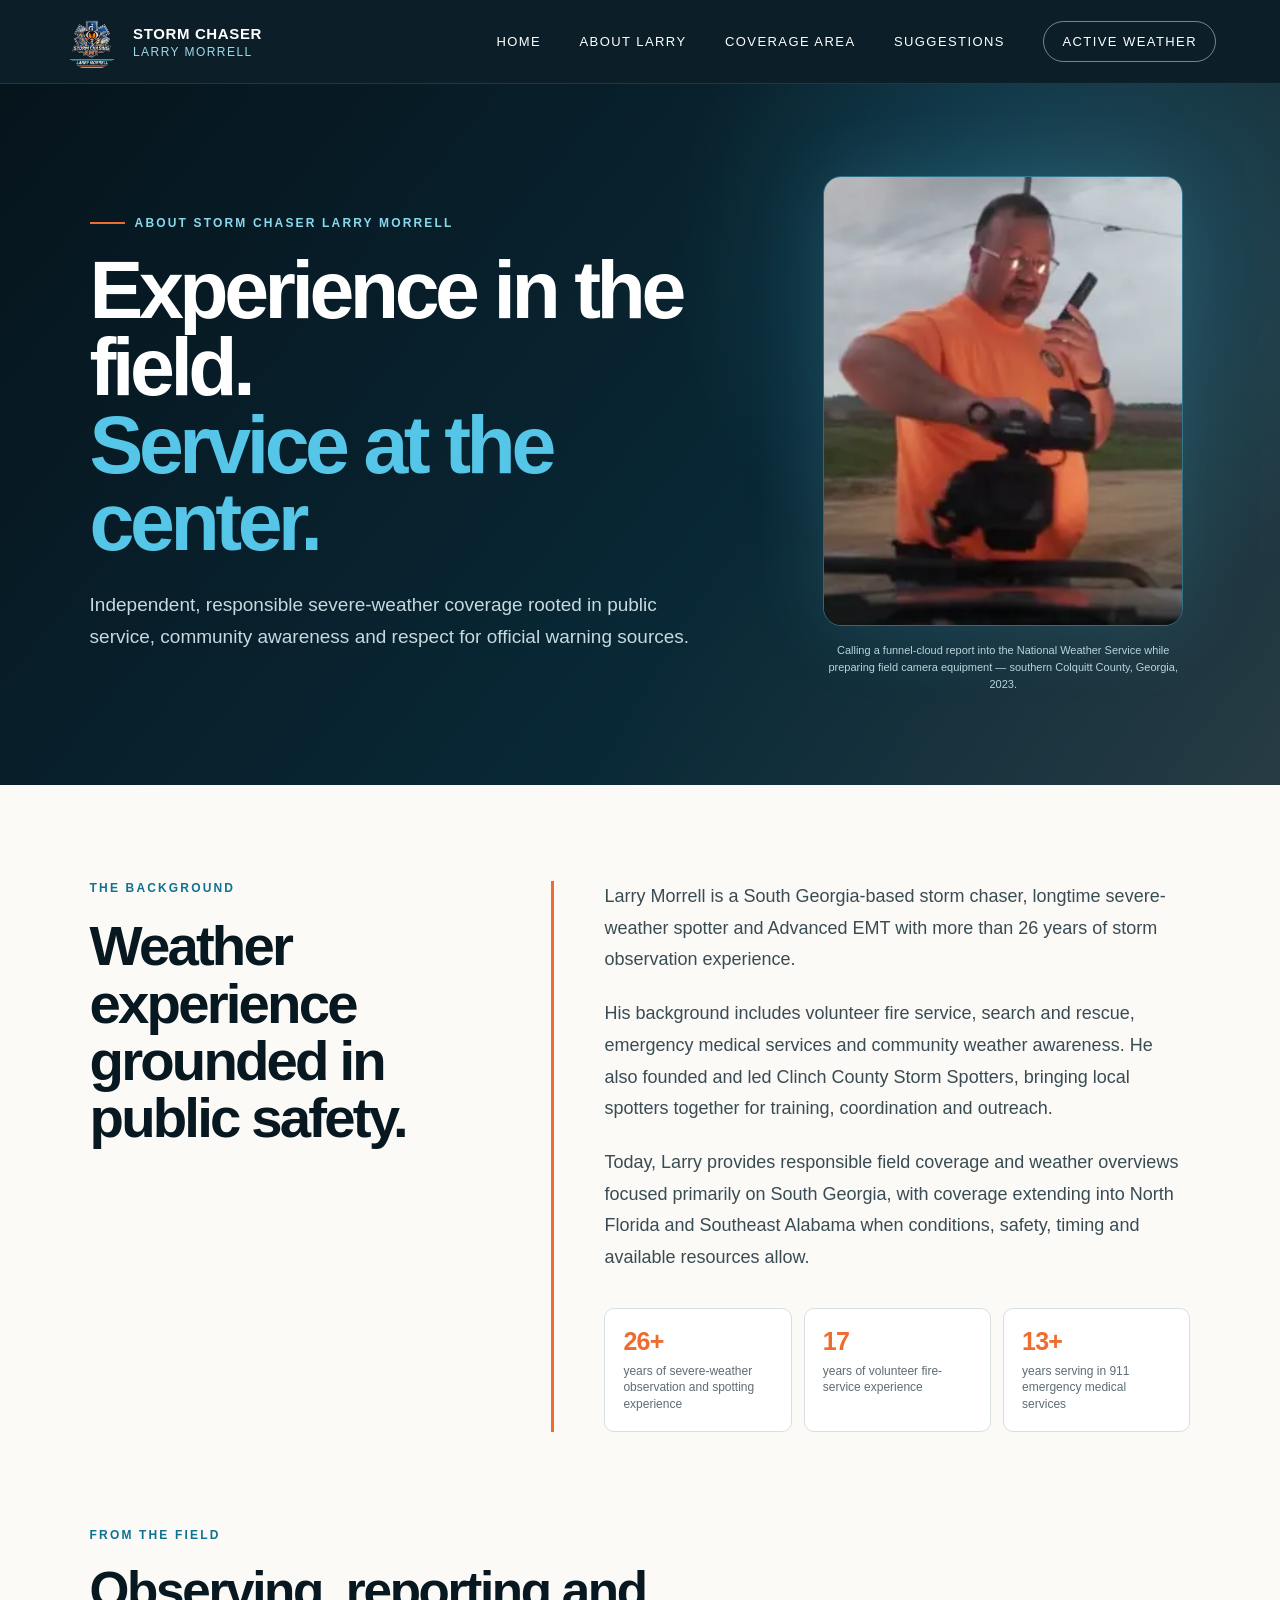
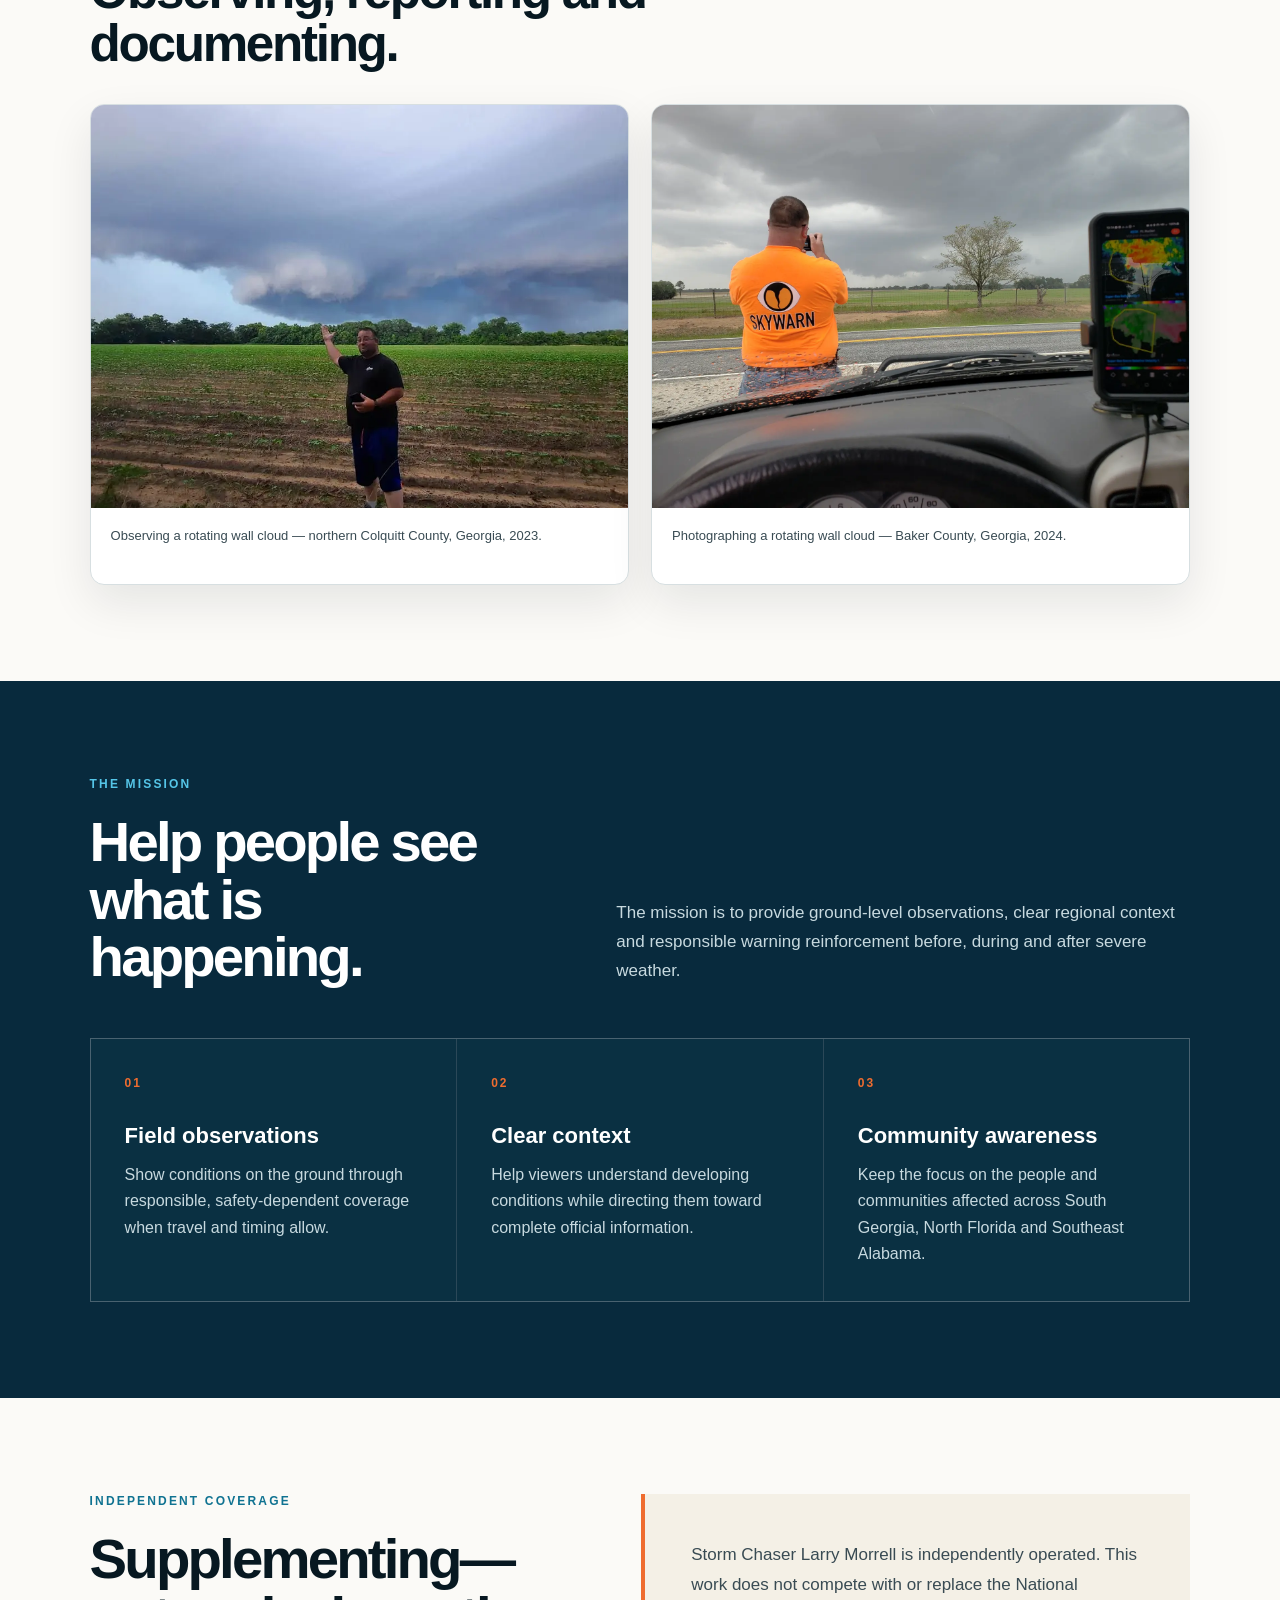
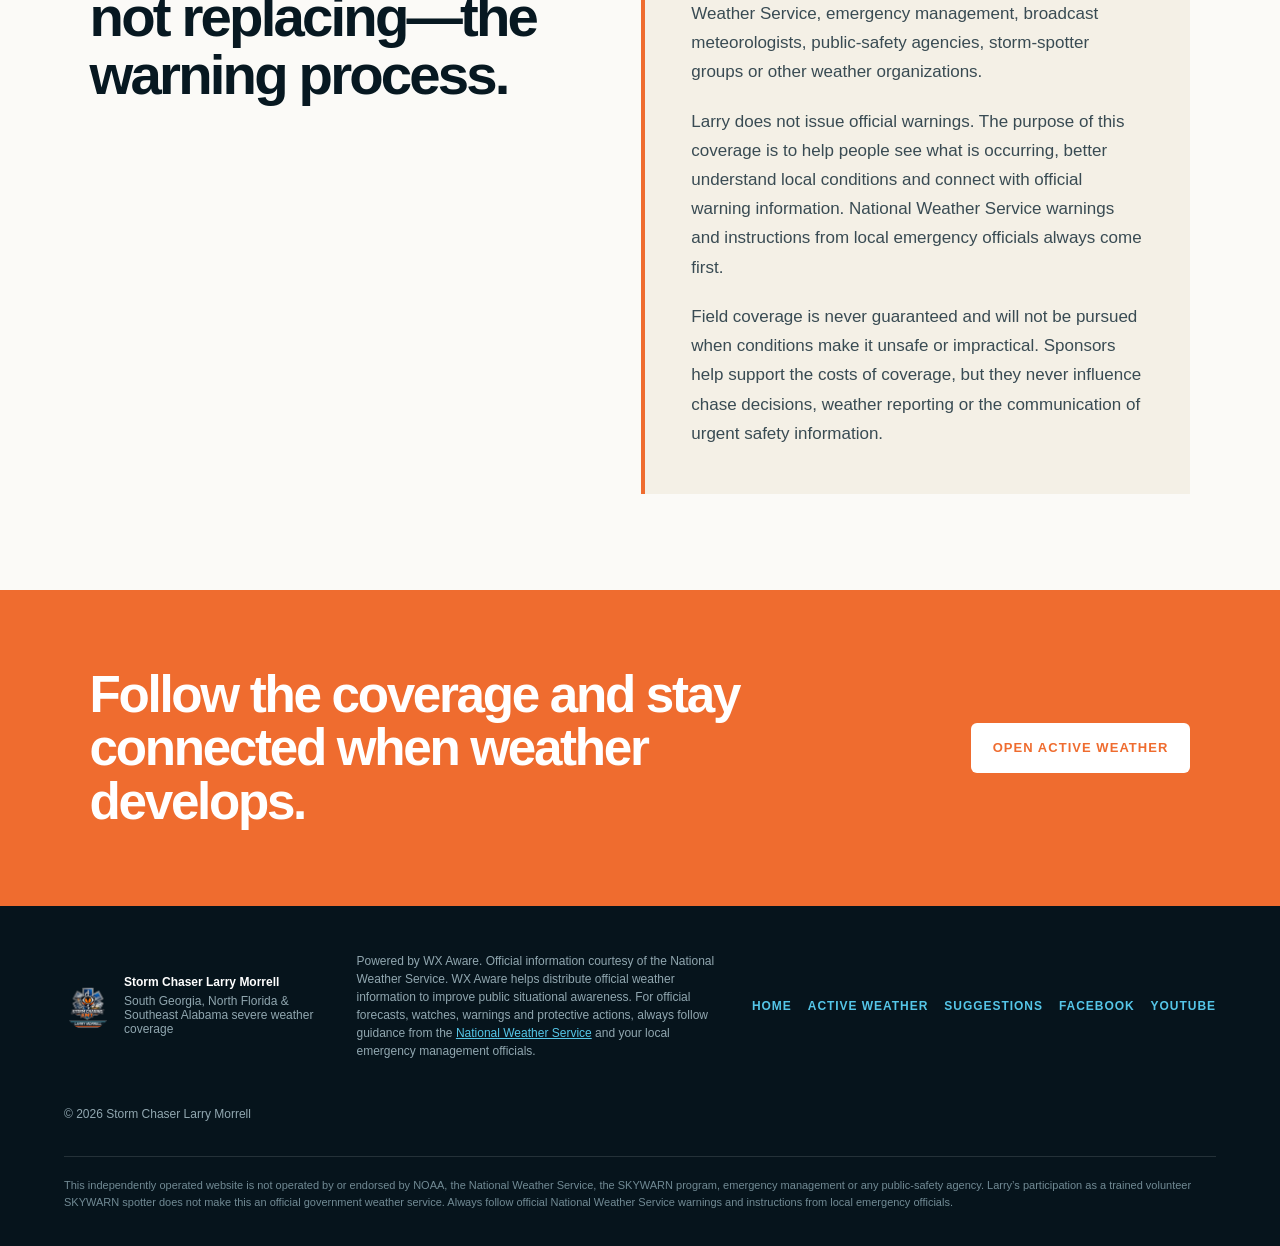
==== commit a3262af7: "Add suggestions page and site analytics" ====
--- a/about.html
+++ b/about.html
@@ -5,8 +5,19 @@
   <meta name="viewport" content="width=device-width, initial-scale=1">
   <meta name="description" content="Meet South Georgia storm chaser and Advanced EMT Larry Morrell and learn the purpose, experience and safety principles behind his independent weather coverage.">
   <title>About Larry | Storm Chaser Larry Morrell</title>
+  <link rel="canonical" href="https://twister31634.github.io/SouthGaWx/about.html">
+  <meta property="og:type" content="website">
+  <meta property="og:site_name" content="SouthGaWX">
+  <meta property="og:title" content="About Storm Chaser Larry Morrell">
+  <meta property="og:description" content="Meet Larry Morrell and learn about the experience, public-service background and mission behind his independent severe-weather coverage.">
+  <meta property="og:url" content="https://twister31634.github.io/SouthGaWx/about.html">
+  <meta property="og:image" content="https://twister31634.github.io/SouthGaWx/assets/social-preview.jpg">
+  <meta property="og:image:width" content="1200">
+  <meta property="og:image:height" content="630">
+  <meta property="og:image:alt" content="Storm Chaser Larry Morrell — responsible severe-weather coverage for South Georgia, North Florida and Southeast Alabama">
+  <meta name="twitter:card" content="summary_large_image">
   <link rel="icon" href="assets/logo.webp">
-  <link rel="stylesheet" href="styles.css?v=7">
+  <link rel="stylesheet" href="styles.css?v=8">
 </head>
 <body>
   <header class="site-header">
@@ -14,7 +25,7 @@
       <img src="assets/logo.webp" alt="Storm Chasing EMT logo">
       <span><strong>Storm Chaser</strong><small>Larry Morrell</small></span>
     </a>
-    <nav aria-label="Main navigation"><a href="index.html">Home</a><a href="about.html" aria-current="page">About Larry</a><a href="index.html#area">Coverage Area</a><a class="nav-cta" href="active-weather.html">Active Weather</a></nav>
+    <nav aria-label="Main navigation"><a href="index.html">Home</a><a href="about.html" aria-current="page">About Larry</a><a href="index.html#area">Coverage Area</a><a href="suggestions.html">Suggestions</a><a class="nav-cta" href="active-weather.html">Active Weather</a></nav>
   </header>
   <main class="about-main">
     <section class="about-hero">
@@ -50,9 +61,12 @@
   <footer>
     <div class="footer-brand"><img src="assets/logo.webp" alt=""><div><strong>Storm Chaser Larry Morrell</strong><span>South Georgia, North Florida &amp; Southeast Alabama severe weather coverage</span></div></div>
     <p>Powered by WX Aware. Official information courtesy of the National Weather Service. WX Aware helps distribute official weather information to improve public situational awareness. For official forecasts, watches, warnings and protective actions, always follow guidance from the <a href="https://www.weather.gov/" target="_blank" rel="noreferrer">National Weather Service</a> and your local emergency management officials.</p>
-    <div class="footer-social"><a href="index.html">Home</a><a href="active-weather.html">Active Weather</a><a href="https://www.facebook.com/Stormchasingemt" target="_blank" rel="noreferrer">Facebook</a><a href="https://www.youtube.com/@LarryMorrell" target="_blank" rel="noreferrer">YouTube</a></div>
+    <div class="footer-social"><a href="index.html">Home</a><a href="active-weather.html">Active Weather</a><a href="suggestions.html">Suggestions</a><a href="https://www.facebook.com/Stormchasingemt" target="_blank" rel="noreferrer">Facebook</a><a href="https://www.youtube.com/@LarryMorrell" target="_blank" rel="noreferrer">YouTube</a></div>
     <span>© 2026 Storm Chaser Larry Morrell</span>
     <p class="footer-disclaimer">This independently operated website is not operated by or endorsed by NOAA, the National Weather Service, the SKYWARN program, emergency management or any public-safety agency. Larry’s participation as a trained volunteer SKYWARN spotter does not make this an official government weather service. Always follow official National Weather Service warnings and instructions from local emergency officials.</p>
   </footer>
+  <!-- Cloudflare Web Analytics -->
+  <script type="module" src="https://static.cloudflareinsights.com/beacon.min.js" data-cf-beacon='{"token":"f0bc9376b80b49ab89b1c3198f6a5e19"}'></script>
+  <!-- End Cloudflare Web Analytics -->
 </body>
 </html>
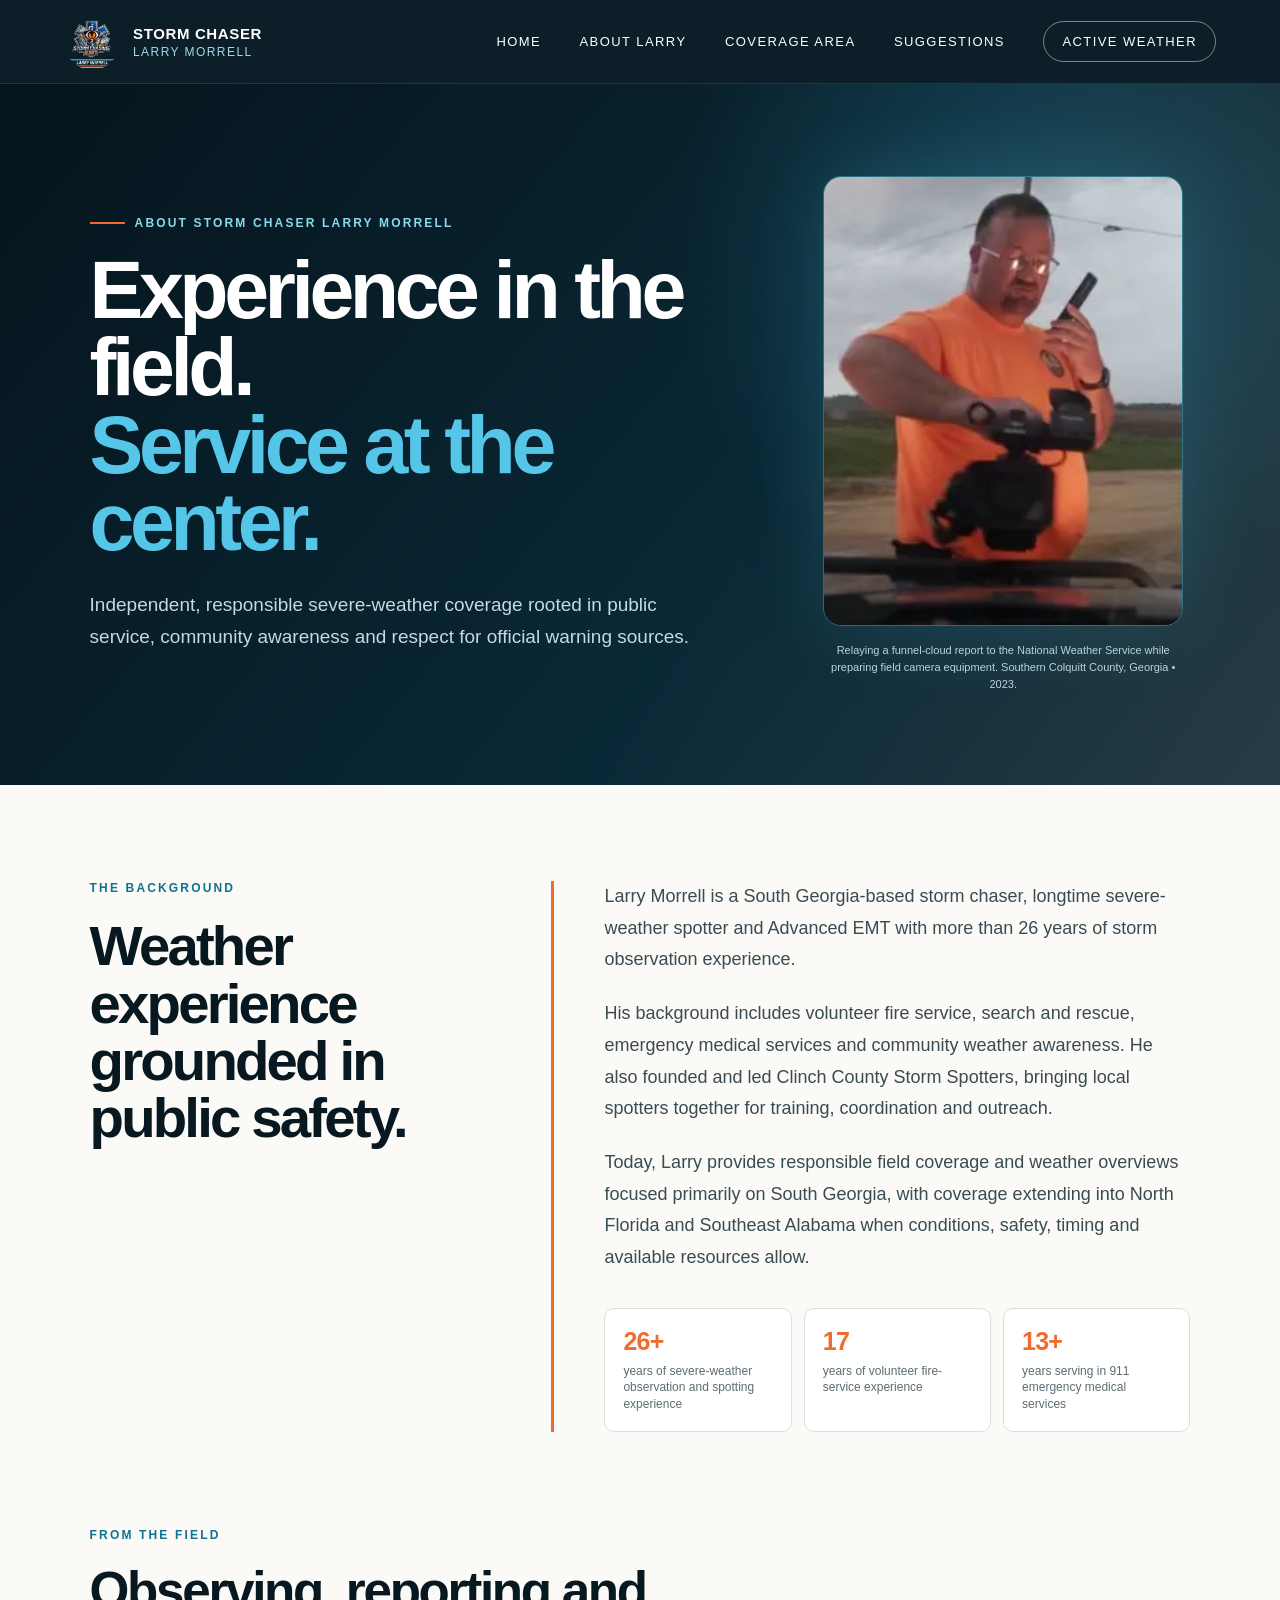
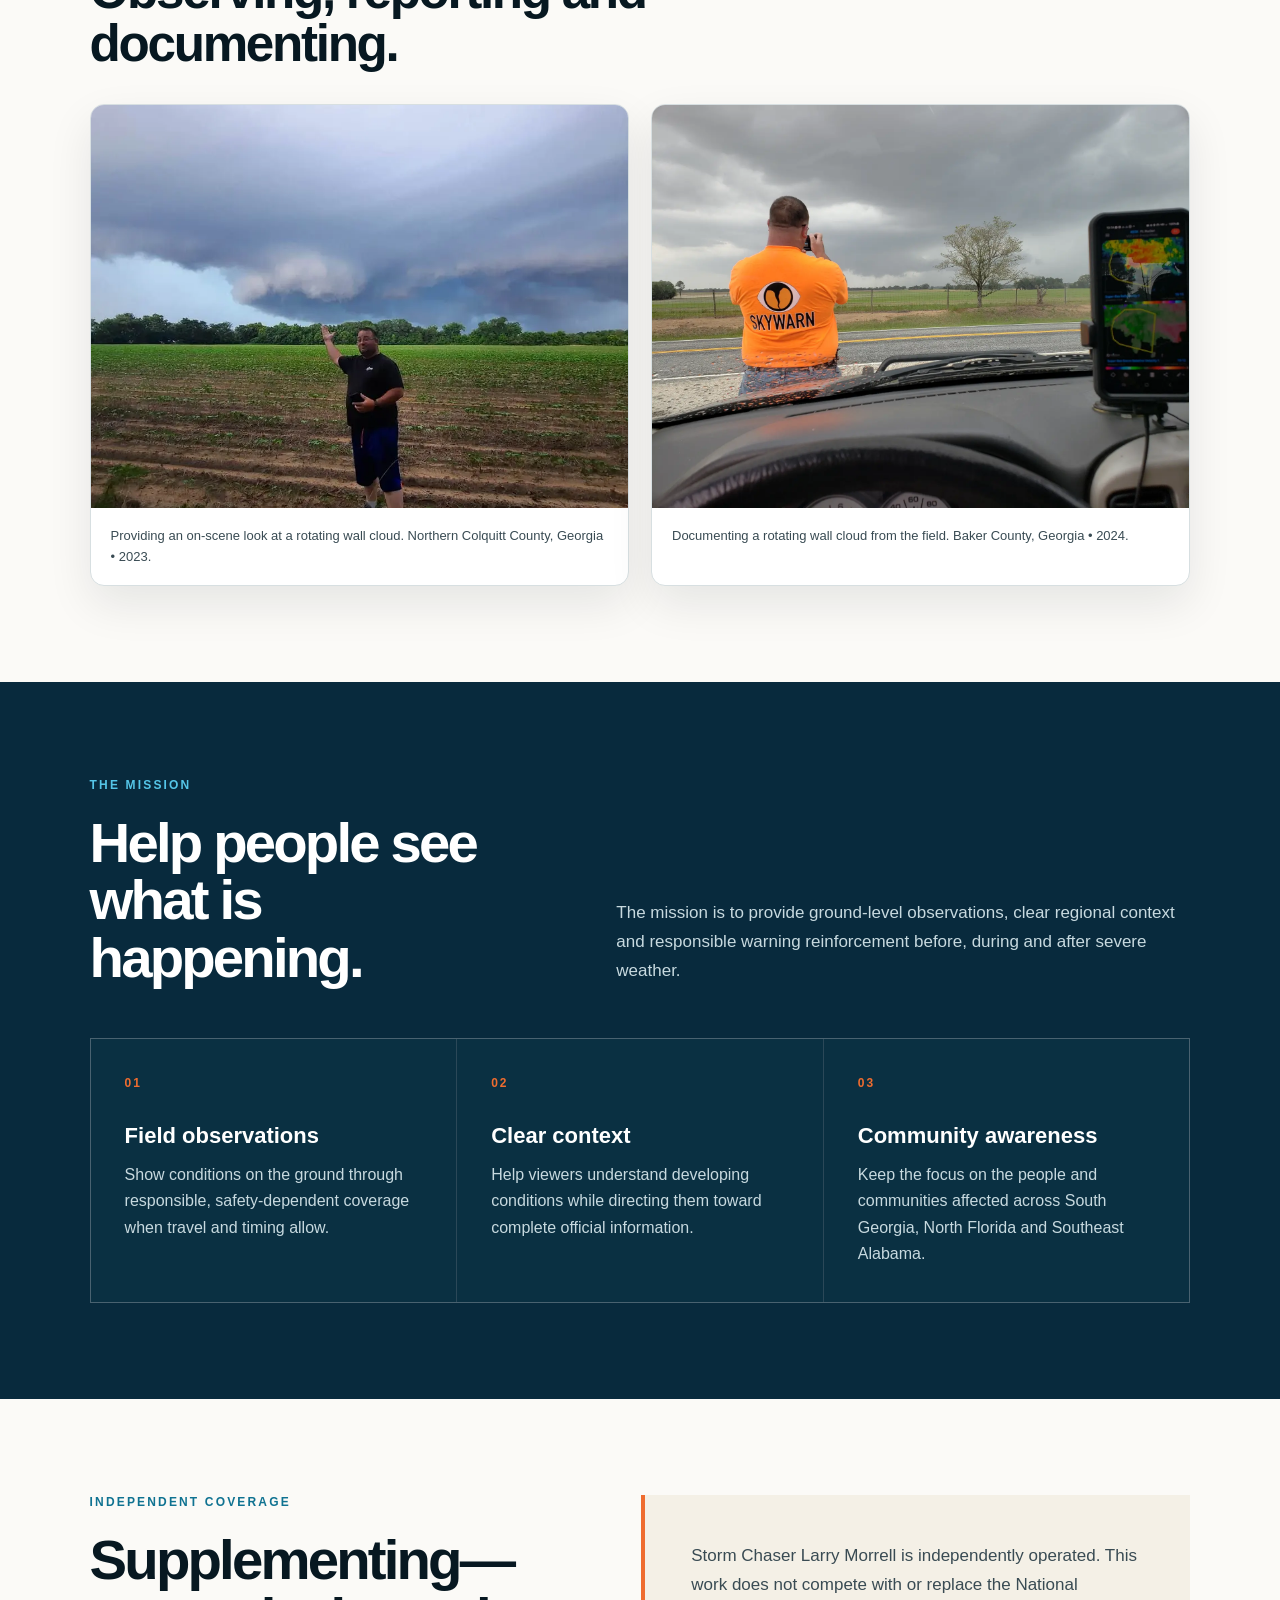
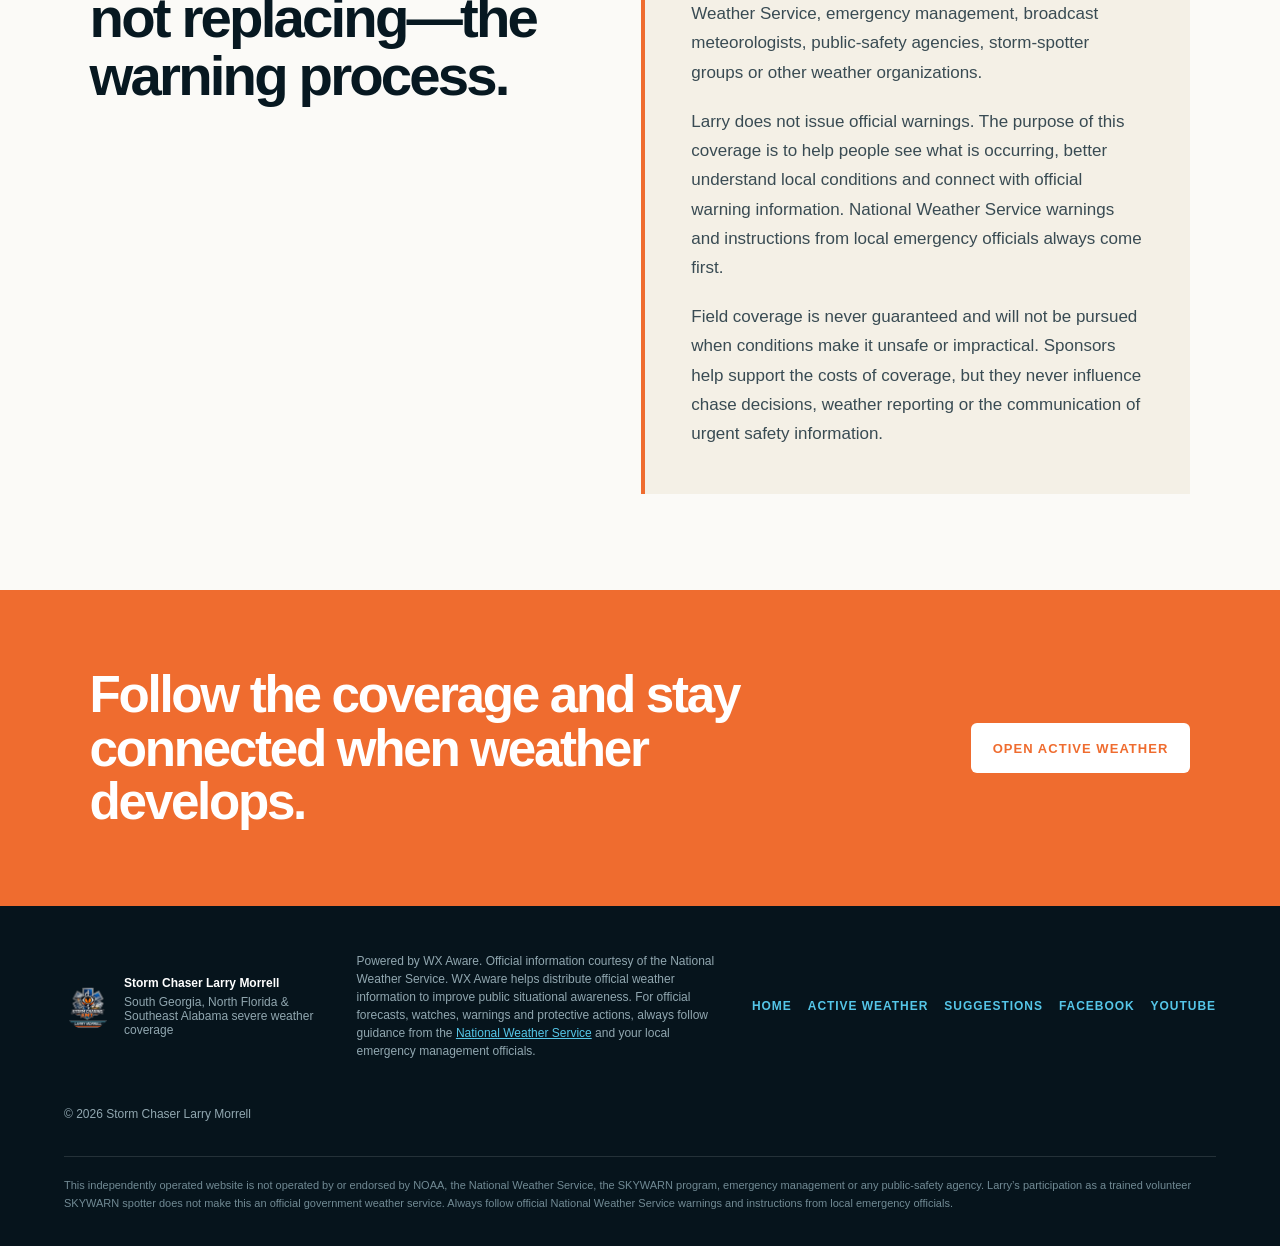
==== commit d4ea5608: "Polish About page photo captions" ====
--- a/about.html
+++ b/about.html
@@ -30,7 +30,7 @@
   <main class="about-main">
     <section class="about-hero">
       <div class="about-hero-copy"><p class="eyebrow"><span></span>About Storm Chaser Larry Morrell</p><h1>Experience in the field.<br><em>Service at the center.</em></h1><p>Independent, responsible severe-weather coverage rooted in public service, community awareness and respect for official warning sources.</p></div>
-      <figure class="about-portrait"><img src="assets/about-funnel-report.webp" alt="Larry Morrell calling a funnel-cloud report to the National Weather Service while preparing his field camera"><figcaption>Calling a funnel-cloud report into the National Weather Service while preparing field camera equipment — southern Colquitt County, Georgia, 2023.</figcaption></figure>
+      <figure class="about-portrait"><img src="assets/about-funnel-report.webp" alt="Larry Morrell calling a funnel-cloud report to the National Weather Service while preparing his field camera"><figcaption>Relaying a funnel-cloud report to the National Weather Service while preparing field camera equipment. Southern Colquitt County, Georgia • 2023.</figcaption></figure>
     </section>
     <section class="about-story">
       <div><p class="section-kicker">The background</p><h2>Weather experience grounded in public safety.</h2></div>
@@ -44,8 +44,8 @@
     <section class="field-gallery" aria-labelledby="field-gallery-title">
       <div class="field-gallery-heading"><p class="section-kicker">From the field</p><h2 id="field-gallery-title">Observing, reporting and documenting.</h2></div>
       <div class="field-gallery-grid">
-        <figure><img src="assets/about-wall-cloud-colquitt.webp" alt="Larry Morrell observing a rotating wall cloud in northern Colquitt County, Georgia" loading="lazy"><figcaption>Observing a rotating wall cloud — northern Colquitt County, Georgia, 2023.</figcaption></figure>
-        <figure><img src="assets/about-wall-cloud-baker.webp" alt="Larry Morrell photographing a rotating wall cloud in Baker County, Georgia" loading="lazy"><figcaption>Photographing a rotating wall cloud — Baker County, Georgia, 2024.</figcaption></figure>
+        <figure><img src="assets/about-wall-cloud-colquitt.webp" alt="Larry Morrell presenting a rotating wall cloud in northern Colquitt County, Georgia" loading="lazy"><figcaption>Providing an on-scene look at a rotating wall cloud. Northern Colquitt County, Georgia • 2023.</figcaption></figure>
+        <figure><img src="assets/about-wall-cloud-baker.webp" alt="Larry Morrell photographing a rotating wall cloud in Baker County, Georgia" loading="lazy"><figcaption>Documenting a rotating wall cloud from the field. Baker County, Georgia • 2024.</figcaption></figure>
       </div>
     </section>
     <section class="mission-section">
--- a/styles.css
+++ b/styles.css
@@ -195,6 +195,19 @@
 .about-cta h2 { margin: 0; max-width: 780px; font-size: clamp(32px,4vw,56px); line-height: 1.04; letter-spacing: -.045em; }
 .about-cta .button { flex: 0 0 auto; background: white; color: var(--orange); }
 
+.suggestions-main { background: var(--paper); }
+.suggestions-hero { position: relative; overflow: hidden; padding: 88px clamp(22px, 7vw, 108px) 72px; color: white; background: linear-gradient(130deg, #06141c, #0b3547); }
+.suggestions-hero::after { content: ""; position: absolute; width: 440px; height: 440px; right: -110px; top: -240px; border-radius: 50%; background: rgba(85,198,232,.12); }
+.suggestions-hero > * { position: relative; z-index: 1; }
+.suggestions-hero h1 { margin: 0; max-width: 900px; font-size: clamp(46px, 6vw, 82px); line-height: .98; letter-spacing: -.055em; }
+.suggestions-hero h1 em { color: var(--electric); font-style: normal; }
+.suggestions-hero > p:last-child { max-width: 760px; margin: 26px 0 0; color: #c7d9df; font-size: 18px; line-height: 1.7; }
+.suggestions-content { padding: 68px clamp(16px, 7vw, 108px) 96px; }
+.suggestions-notice { max-width: 940px; margin: 0 auto 28px; padding: 22px 24px; border-left: 4px solid var(--orange); border-radius: 0 10px 10px 0; background: #fff3e7; color: #394b53; line-height: 1.62; }
+.suggestions-notice strong { display: block; margin-bottom: 5px; color: var(--navy); }
+.suggestions-frame { max-width: 940px; margin: 0 auto; overflow: hidden; border: 1px solid #d7dfe1; border-radius: 16px; background: white; box-shadow: 0 20px 60px rgba(7,24,33,.1); }
+.suggestions-frame iframe { display: block; width: 100%; min-height: 1958px; border: 0; }
+
 @media (max-width: 900px) {
   .hero { grid-template-columns: 1fr; padding-top: 62px; }
   .hero-mark { display: none; }
@@ -208,6 +221,7 @@
   .field-gallery-grid { grid-template-columns: 1fr; }
   .mission-grid { grid-template-columns: 1fr; }
   .about-cta { align-items: flex-start; flex-direction: column; }
+  .suggestions-content { padding-bottom: 72px; }
 }
 
 @media (max-width: 620px) {
@@ -231,6 +245,9 @@
   .about-hero, .about-story, .mission-section, .independence-section, .about-cta { padding-top: 70px; padding-bottom: 70px; }
   .field-gallery { padding-bottom: 70px; }
   .experience-list { grid-template-columns: 1fr; }
+  .suggestions-hero { padding-top: 70px; padding-bottom: 56px; }
+  .suggestions-frame { border-radius: 10px; }
+  .suggestions-frame iframe { min-height: 2100px; }
 }
 
 @media (max-width: 760px) { .official-sponsor-grid { grid-template-columns: 1fr; } .official-sponsor-meta { align-items: flex-start; flex-direction: column; } }
